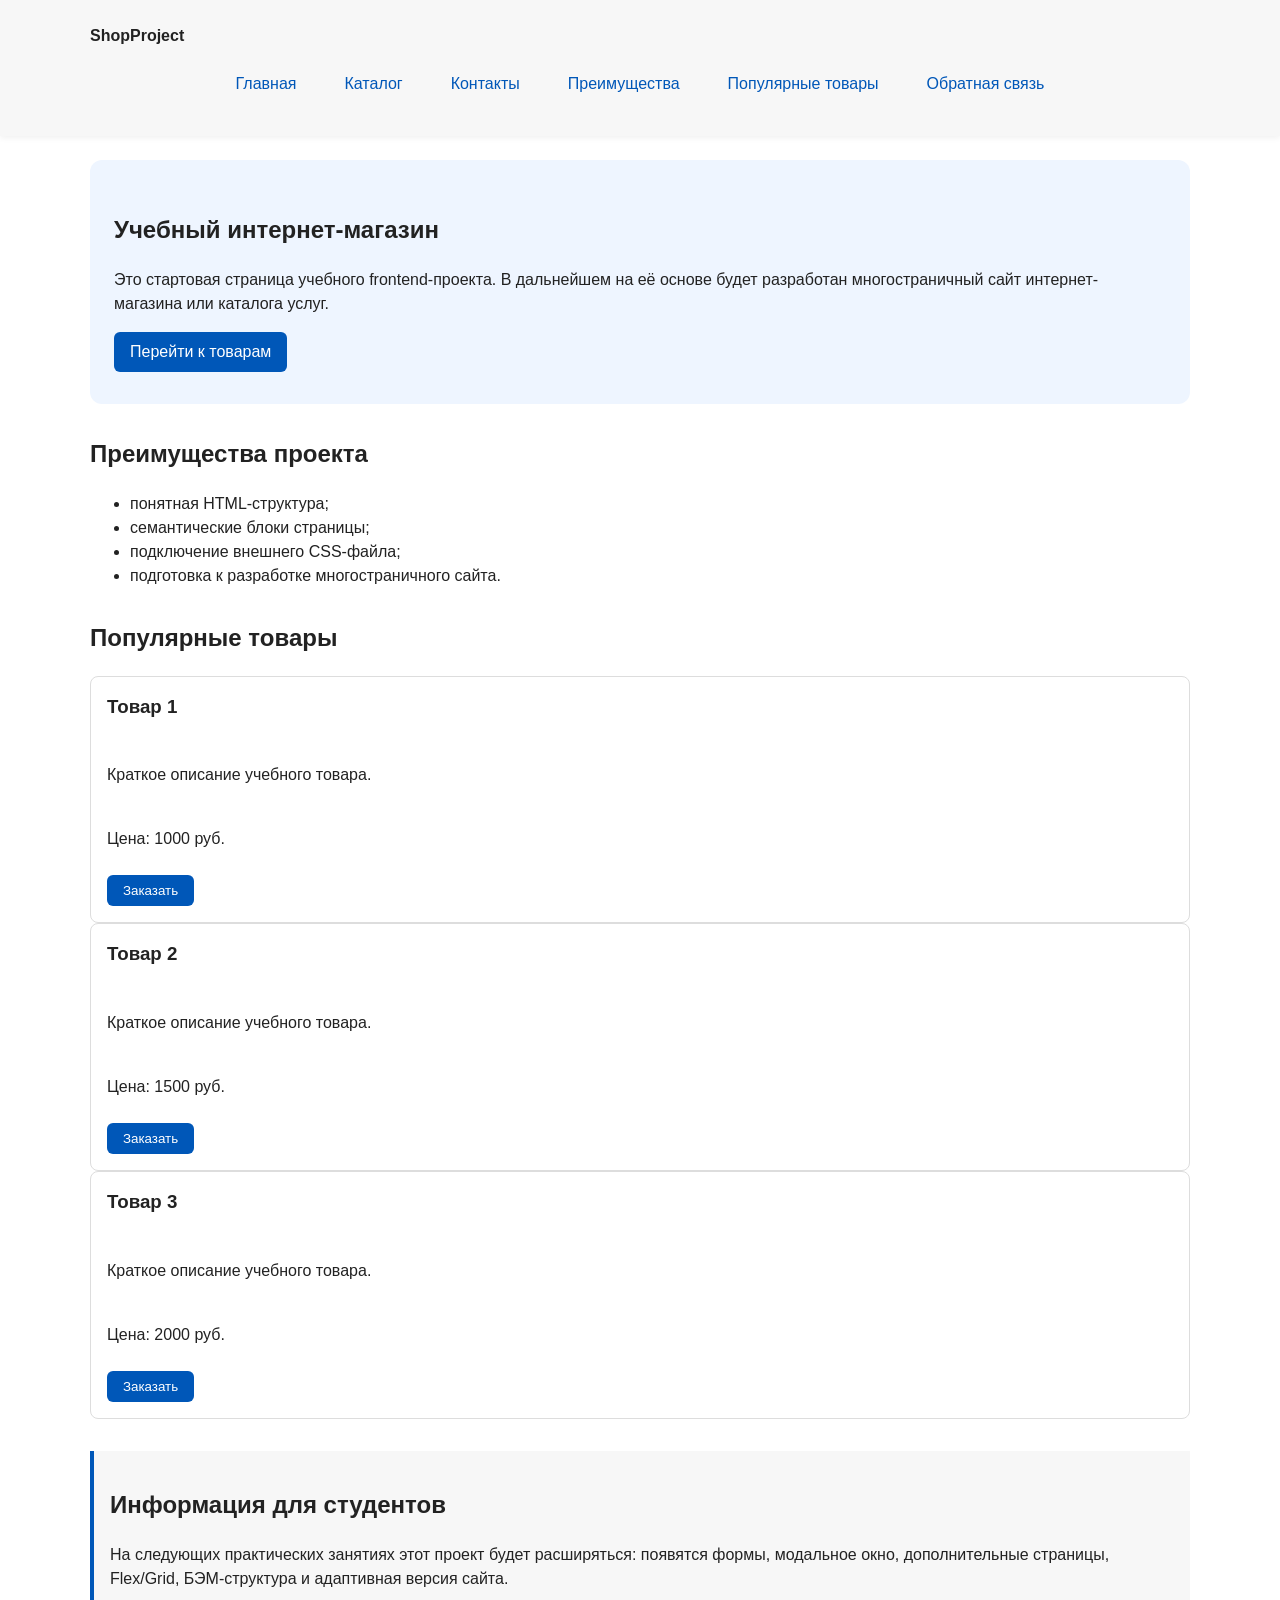
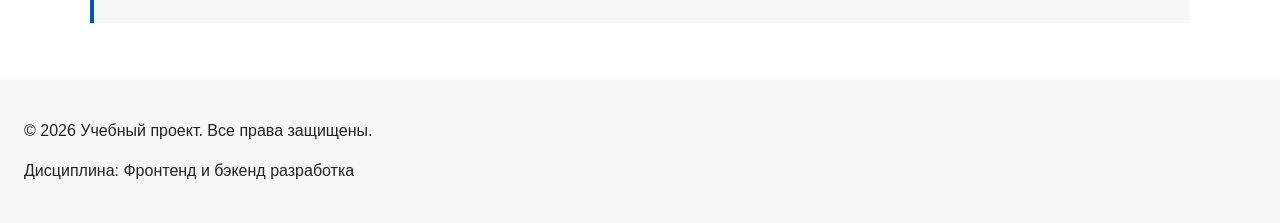
==== index.html @ 43ef96e5 "fixing header" ====
<!DOCTYPE html>
<html lang="ru">
<head>
  <meta charset="UTF-8">
  <meta name="viewport" content="width=device-width, initial-scale=1.0">
  <title>Учебный интернет-магазин</title>
  <link rel="stylesheet" href="css/style.css">
  <script src="js/main.js" defer></script>
</head>


<body>
  <header>
    <div class="site-header">
      <a class="site-logo" href="index.html">ShopProject</a>

      <nav class="site-nav" aria-label="Основная навигация">
        <ul class="site-nav__list">
          <li><a href="index.html">Главная</a></li>
          <li><a href="catalog.html">Каталог</a></li>
          <li><a href="contacts.html">Контакты</a></li>
          <li><a href="index.html#advantages">Преимущества</a></li>
          <li><a href="index.html#popular">Популярные товары</a></li>
          <li><a href="index.html#contacts">Обратная связь</a></li>
        </ul>
      </nav>
    </div>
  </header>


  <main>
    <section class="hero">
  <h1>Учебный интернет-магазин</h1>
  <p>
    Это стартовая страница учебного frontend-проекта.
    В дальнейшем на её основе будет разработан многостраничный сайт
    интернет-магазина или каталога услуг.
  </p>
  <a class="button" href="#popular">Перейти к товарам</a>
</section>
<section class="section" id="advantages">
  <h2>Преимущества проекта</h2>

  <ul class="advantages-list">
    <li>понятная HTML-структура;</li>
    <li>семантические блоки страницы;</li>
    <li>подключение внешнего CSS-файла;</li>
    <li>подготовка к разработке многостраничного сайта.</li>
  </ul>
</section>
<section class="section" id="popular">
  <h2>Популярные товары</h2>

  <article class="product-card">
  <h3>Товар 1</h3>
  <p>Краткое описание учебного товара.</p>
  <p>Цена: 1000 руб.</p>
  <button class="button product-card__button" type="button" data-product="Товар 1">
    Заказать
  </button>
</article>


  <article class="product-card">
    <h3>Товар 2</h3>
    <p>Краткое описание учебного товара.</p>
    <p>Цена: 1500 руб.</p>
    <button class="button product-card__button" type="button" data-product="Товар 2">
    Заказать
  </button>
  </article>

  <article class="product-card">
    <h3>Товар 3</h3>
    <p>Краткое описание учебного товара.</p>
    <p>Цена: 2000 руб.</p>
    <button class="button product-card__button" type="button" data-product="Товар 3">
    Заказать
  </button>
  </article>
</section>
<aside class="aside-info">
  <h2>Информация для студентов</h2>
  <p>
    На следующих практических занятиях этот проект будет расширяться:
    появятся формы, модальное окно, дополнительные страницы, Flex/Grid,
    БЭМ-структура и адаптивная версия сайта.
  </p>
</aside>
  </main>


  
<dialog class="order-dialog" id="order-dialog" aria-labelledby="order-dialog-title">
  <h2 id="order-dialog-title">Оформление заявки</h2>

  <form class="order-form" id="order-form" action="#" method="post" novalidate>
    <input id="selected-product" name="selected-product" type="hidden">

    <div class="form-field">
      <label for="order-name">Имя</label>
      <input
        id="order-name"
        name="name"
        type="text"
        placeholder="Введите ваше имя"
        minlength="2"
        autocomplete="given-name"
        required
      >
    </div>

    <div class="form-field">
      <label for="order-email">E-mail</label>
      <input
        id="order-email"
        name="email"
        type="email"
        placeholder="example@mail.ru"
        autocomplete="email"
        required
      >
    </div>

    <div class="form-field">
      <label for="order-phone">Телефон</label>
      <input
        id="order-phone"
        name="phone"
        type="tel"
        inputmode="tel"
        placeholder="+7 (900) 000-00-00"
        pattern="^\+7 \(\d{3}\) \d{3}-\d{2}-\d{2}$"
        required
      >
      <small>Формат: +7 (900) 000-00-00</small>
    </div>

    <div class="form-field">
      <label for="order-date">Дата связи</label>
      <input
        id="order-date"
        name="date"
        type="date"
      >
    </div>

    <div class="form-field">
      <label for="order-topic">Тема заявки</label>
      <select id="order-topic" name="topic" required>
        <option value="">Выберите тему</option>
        <option value="product">Заказ товара</option>
        <option value="consultation">Консультация</option>
        <option value="delivery">Доставка</option>
      </select>
    </div>
  </header>

  <main>
    <nav class="breadcrumbs" aria-label="Хлебные крошки">
      <a class="breadcrumbs__link" href="index.html">Главная</a>
      <span class="breadcrumbs__current" aria-current="page">Контакты</span>
    </nav>

    <section class="section">
      <h1>Контакты</h1>
      <p>Контактная информация учебного интернет-магазина.</p>
      <ul>
        <li>Телефон: +7 (900) 000-00-00</li>
        <li>E-mail: info@example.com</li>
        <li>Адрес: г. Москва, учебный проект</li>
      </ul>
    </section>

    <section class="section" id="feedback">
      <h2 class="section__title">Обратная связь</h2>
      <p>
        Для отправки заявки нажмите «Заказать» у товара на главной странице.
        Откроется модальное окно с формой.
      </p>
      <a class="button" href="index.html#popular">Перейти к товарам</a>
      <p><a href="index.html#contacts">Обратная связь на главной странице</a></p>
    </section>
  </main>

  <footer id="contacts">
    <div class="site-footer">
      <p>&copy; 2026 Учебный проект</p>
      <p>Дисциплина: Фронтенд и бэкенд разработка</p>
      <p>Выполнил: Белячков Артём</p>
      <p>Группа: ЭФБО-11-25</p>
    </div>
  </footer>
  </form>
</dialog>

<p class="success-message" id="success-message" hidden>
  Форма успешно отправлена!
</p>
  <footer id="contacts">
  <p>&copy; 2026 Учебный проект. Все права защищены.</p>
  <p>Дисциплина: Фронтенд и бэкенд разработка</p>
</footer>
</body>
</html>
---- css/style.css ----
/* ===============================
   1. Переменные проекта
   =============================== */

:root {
  /* Основные цвета проекта */
  --color-bg: #ffffff;
  --color-text: #222222;
  --color-muted: #666666;
  --color-primary: #0057b8;
  --color-primary-dark: #003f86;
  --color-border: #dddddd;
  --color-surface: #f7f7f7;
  --color-surface-accent: #eef5ff;
  --color-danger: #b00020;
  --color-success: #168a2f;
  --color-success-bg: #eefaf0;
  --color-white: #ffffff;

  /* Отступы */
  --space-xs: 4px;
  --space-sm: 8px;
  --space-md: 16px;
  --space-lg: 24px;
  --space-xl: 32px;

  /* Скругления */
  --radius-sm: 6px;
  --radius-md: 8px;
  --radius-lg: 12px;

  /* Размеры */
  --container-width: 1100px;
}

/* ===============================
   2. Базовые стили
   =============================== */

* {
  box-sizing: border-box;
}

body {
  margin: 0;
  font-family: Arial, sans-serif;
  line-height: 1.5;
  color: var(--color-text);
  background-color: var(--color-bg);
}

header,
main,
footer {
  padding: var(--space-lg);
}

header {
  background-color: var(--color-surface);
  position: sticky;
  top: 0;
  z-index: 60;
  box-shadow: 0 2px 6px rgba(0,0,0,0.06);
}

footer {
  background-color: var(--color-surface);
}

/* ===============================
   3. Общие элементы интерфейса
   =============================== */

a {
  color: var(--color-primary);
}

a:hover {
  color: var(--color-primary-dark);
}

a:focus-visible {
  outline: 2px solid var(--color-primary);
  outline-offset: 3px;
}

.button {
  display: inline-block;
  padding: var(--space-sm) var(--space-md);
  color: var(--color-white);
  background-color: var(--color-primary);
  text-decoration: none;
  border: none;
  border-radius: var(--radius-sm);
  cursor: pointer;
}

.button:hover {
  background-color: var(--color-primary-dark);
}

.button:focus-visible {
  outline: 2px solid var(--color-primary);
  outline-offset: 3px;
}

.button:disabled {
  opacity: 0.6;
  cursor: not-allowed;
}

/*
  Ограничиваем ширину содержимого шапки,
  чтобы оно не растягивалось слишком сильно на широких экранах.
*/
.site-header {
  max-width: var(--container-width);
  margin: 0 auto;
}

/*
  Оформляем текстовый логотип.
*/
.site-logo {
  font-weight: bold;
  text-decoration: none;
  color: var(--color-text);
}

/*
  Убираем стандартные отступы и маркеры списка навигации.
*/
.site-nav__list {
  display: flex;
  flex-wrap: wrap;
  justify-content: center;
  align-items: center;
  gap: var(--space-md);
  padding: 0;
  margin: var(--space-md) 0 0;
  list-style: none;
}

/*
  Добавляем расстояние между пунктами меню.
*/
.site-nav__list li {
  margin-bottom: var(--space-sm);
}

/*
  Оформляем ссылки меню.
*/
.site-nav__list a {
  display: inline-block;
  padding: var(--space-sm) var(--space-md);
  color: var(--color-primary);
  text-decoration: none;
  border-radius: var(--radius-sm);
}

.site-nav__list a:hover {
  color: var(--color-white);
  background-color: var(--color-primary);
}

/* ===============================
   4. Компоненты страницы
   =============================== */

.hero {
  max-width: var(--container-width);
  margin: 0 auto var(--space-xl);
  padding: var(--space-xl) var(--space-lg);
  background-color: var(--color-surface-accent);
  border-radius: var(--radius-lg);
}

.section {
  max-width: var(--container-width);
  margin: 0 auto var(--space-xl);
}

.section h2 {
  margin-top: 0;
}

.product-card {
  display: flex;
  flex-direction: column;
  gap: var(--space-sm);
  margin-bottom: 0;
  padding: var(--space-md);
  border: 1px solid var(--color-border);
  border-radius: var(--radius-md);
  background-color: var(--color-bg);
}

.product-card .button {
  margin-top: auto;
  align-self: flex-start;
}

.product-card:hover {
  border-color: var(--color-primary);
}

.product-card h3 {
  margin-top: 0;
}

.aside-info {
  max-width: var(--container-width);
  margin: 0 auto var(--space-xl);
  padding: var(--space-md);
  border-left: 4px solid var(--color-primary);
  background-color: var(--color-surface);
}

/* ===============================
   5. Форма и модальное окно
   =============================== */

.order-dialog {
  width: min(100% - var(--space-xl), 560px);
  padding: var(--space-lg);
  border: none;
  border-radius: var(--radius-lg);
}

.order-dialog::backdrop {
  background-color: rgba(0, 0, 0, 0.5);
}

.form-field {
  margin-bottom: var(--space-md);
}

.form-field label {
  display: block;
  margin-bottom: var(--space-xs);
}

.form-field input,
.form-field select,
.form-field textarea {
  width: 100%;
  padding: 10px 12px;
  border: 1px solid var(--color-border);
  border-radius: var(--radius-sm);
  font: inherit;
}

.form-field input[type="checkbox"] {
  width: auto;
}

.form-field small {
  display: block;
  margin-top: var(--space-xs);
  color: var(--color-muted);
}

.form-field input:hover,
.form-field select:hover,
.form-field textarea:hover {
  border-color: var(--color-primary);
}

.form-field input:focus-visible,
.form-field select:focus-visible,
.form-field textarea:focus-visible,
.form-actions button:focus-visible {
  outline: 2px solid var(--color-primary);
  outline-offset: 3px;
}

.order-form:focus-within .form-field:not(:focus-within) {
  opacity: 0.45;
  pointer-events: none;
}

[aria-invalid="true"] {
  border-color: var(--color-danger);
}

.form-actions {
  display: flex;
  gap: var(--space-sm);
  margin-top: var(--space-lg);
}

.success-message {
  max-width: var(--container-width);
  margin: var(--space-lg) auto;
  padding: var(--space-md);
  border-left: 4px solid var(--color-success);
  background-color: var(--color-success-bg);
}

.breadcrumbs {
  max-width: var(--container-width);
  margin: 0 auto var(--space-md);
  font-size: 14px;
  color: var(--color-muted);
}

.breadcrumbs a {
  color: var(--color-primary);
}

.breadcrumbs span::before {
  content: " / ";
  color: var(--color-muted);
}

html {
  scroll-behavior: smooth;
}

:target {
  outline: 2px dashed var(--color-primary);
  outline-offset: 4px;
}

.products-grid {
  display: grid;
  grid-template-columns: repeat(3, 1fr);
  gap: var(--space-lg);
}

.catalog-layout {
  max-width: var(--container-width);
  margin: 0 auto var(--space-xl);
  display: grid;
  grid-template-columns: 260px 1fr;
  grid-template-areas: "filters products";
  gap: var(--space-lg);
}

.catalog-filters {
  grid-area: filters;
  padding: var(--space-md);
  border: 1px solid var(--color-border);
  border-radius: var(--radius-md);
  background-color: var(--color-surface);
}

.catalog-products {
  grid-area: products;
}

.filters-form {
  display: grid;
  gap: var(--space-md);
}

.filters-form fieldset {
  margin: 0;
  padding: var(--space-md);
  border: 1px solid var(--color-border);
  border-radius: var(--radius-sm);
}

.filters-form legend {
  font-weight: 700;
}

.filters-form label {
  display: block;
  margin-bottom: var(--space-sm);
}

.filters-form input[type="number"] {
  width: 100%;
  padding: 8px 10px;
  border: 1px solid var(--color-border);
  border-radius: var(--radius-sm);
  font: inherit;
}
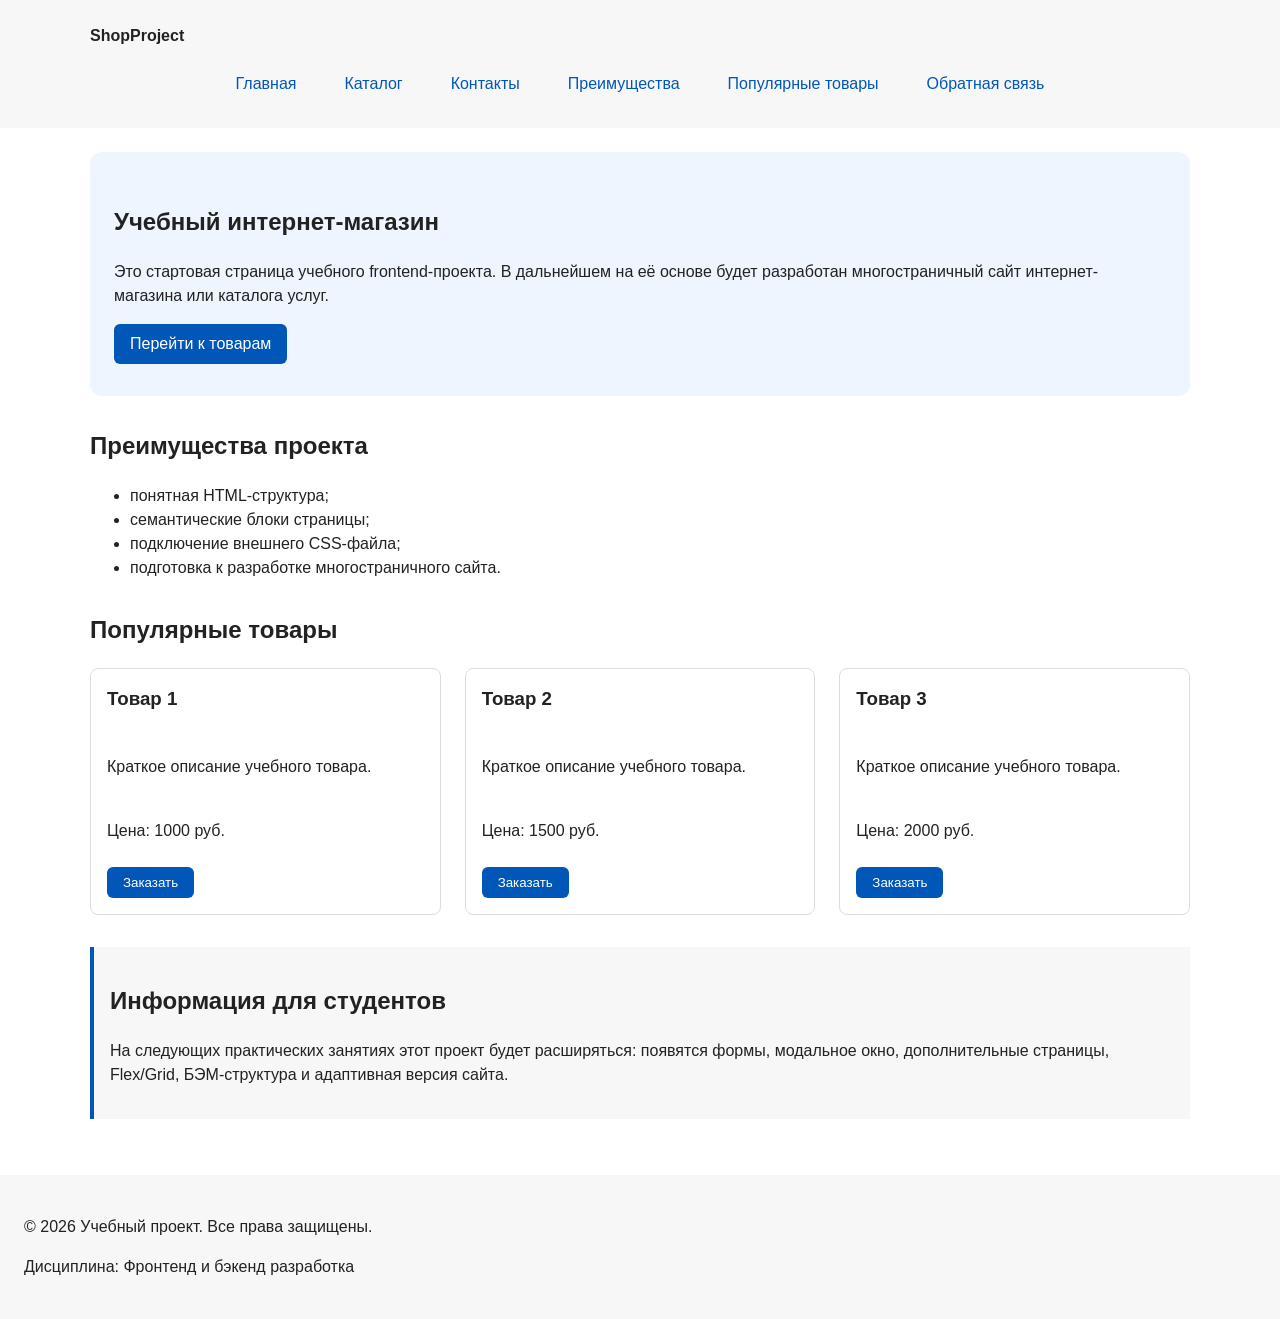
==== commit 310350fd: "refactoring grid" ====
--- a/index.html
+++ b/index.html
@@ -7,29 +7,26 @@
   <link rel="stylesheet" href="css/style.css">
   <script src="js/main.js" defer></script>
 </head>
+<body>
+<header>
+  <div class="site-header">
+    <a class="site-logo" href="index.html">ShopProject</a>
 
-
-<body>
-  <header>
-    <div class="site-header">
-      <a class="site-logo" href="index.html">ShopProject</a>
-
-      <nav class="site-nav" aria-label="Основная навигация">
-        <ul class="site-nav__list">
-          <li><a href="index.html">Главная</a></li>
-          <li><a href="catalog.html">Каталог</a></li>
-          <li><a href="contacts.html">Контакты</a></li>
-          <li><a href="index.html#advantages">Преимущества</a></li>
-          <li><a href="index.html#popular">Популярные товары</a></li>
-          <li><a href="index.html#contacts">Обратная связь</a></li>
-        </ul>
-      </nav>
-    </div>
-  </header>
-
-
-  <main>
-    <section class="hero">
+<nav class="site-nav" aria-label="Основная навигация">
+  <ul class="site-nav__list">
+    <li><a href="index.html">Главная</a></li>
+    <li><a href="catalog.html">Каталог</a></li>
+    <li><a href="contacts.html">Контакты</a></li>
+    <li><a href="index.html#advantages">Преимущества</a></li>
+    <li><a href="index.html#popular">Популярные товары</a></li>
+    <li><a href="index.html#contacts">Обратная связь</a></li>
+  </ul>
+</nav>
+  </div>
+</header>
+<main>
+  <!-- Основное содержимое страницы -->
+   <section class="hero">
   <h1>Учебный интернет-магазин</h1>
   <p>
     Это стартовая страница учебного frontend-проекта.
@@ -51,33 +48,34 @@
 <section class="section" id="popular">
   <h2>Популярные товары</h2>
 
-  <article class="product-card">
-  <h3>Товар 1</h3>
-  <p>Краткое описание учебного товара.</p>
-  <p>Цена: 1000 руб.</p>
-  <button class="button product-card__button" type="button" data-product="Товар 1">
-    Заказать
-  </button>
-</article>
+  <div class="products-grid">
+    <article class="product-card">
+      <h3>Товар 1</h3>
+      <p>Краткое описание учебного товара.</p>
+      <p>Цена: 1000 руб.</p>
+      <button class="button product-card__button" type="button" data-product="Товар 1">
+        Заказать
+      </button>
+    </article>
 
+    <article class="product-card">
+      <h3>Товар 2</h3>
+      <p>Краткое описание учебного товара.</p>
+      <p>Цена: 1500 руб.</p>
+      <button class="button product-card__button" type="button" data-product="Товар 2">
+        Заказать
+      </button>
+    </article>
 
-  <article class="product-card">
-    <h3>Товар 2</h3>
-    <p>Краткое описание учебного товара.</p>
-    <p>Цена: 1500 руб.</p>
-    <button class="button product-card__button" type="button" data-product="Товар 2">
-    Заказать
-  </button>
-  </article>
-
-  <article class="product-card">
-    <h3>Товар 3</h3>
-    <p>Краткое описание учебного товара.</p>
-    <p>Цена: 2000 руб.</p>
-    <button class="button product-card__button" type="button" data-product="Товар 3">
-    Заказать
-  </button>
-  </article>
+    <article class="product-card">
+      <h3>Товар 3</h3>
+      <p>Краткое описание учебного товара.</p>
+      <p>Цена: 2000 руб.</p>
+      <button class="button product-card__button" type="button" data-product="Товар 3">
+        Заказать
+      </button>
+    </article>
+  </div>
 </section>
 <aside class="aside-info">
   <h2>Информация для студентов</h2>
@@ -87,10 +85,11 @@
     БЭМ-структура и адаптивная версия сайта.
   </p>
 </aside>
-  </main>
-
-
-  
+</main>
+<footer id="contacts">
+  <p>&copy; 2026 Учебный проект. Все права защищены.</p>
+  <p>Дисциплина: Фронтенд и бэкенд разработка</p>
+</footer>
 <dialog class="order-dialog" id="order-dialog" aria-labelledby="order-dialog-title">
   <h2 id="order-dialog-title">Оформление заявки</h2>
 
@@ -154,52 +153,38 @@
         <option value="delivery">Доставка</option>
       </select>
     </div>
-  </header>
 
-  <main>
-    <nav class="breadcrumbs" aria-label="Хлебные крошки">
-      <a class="breadcrumbs__link" href="index.html">Главная</a>
-      <span class="breadcrumbs__current" aria-current="page">Контакты</span>
-    </nav>
+    <div class="form-field">
+      <label for="order-comment">Комментарий</label>
+      <textarea
+        id="order-comment"
+        name="comment"
+        rows="4"
+        placeholder="Укажите дополнительную информацию"
+      ></textarea>
+    </div>
 
-    <section class="section">
-      <h1>Контакты</h1>
-      <p>Контактная информация учебного интернет-магазина.</p>
-      <ul>
-        <li>Телефон: +7 (900) 000-00-00</li>
-        <li>E-mail: info@example.com</li>
-        <li>Адрес: г. Москва, учебный проект</li>
-      </ul>
-    </section>
+    <div class="form-field form-field--checkbox">
+      <label>
+        <input
+          id="order-agreement"
+          name="agreement"
+          type="checkbox"
+          required
+        >
+        Я согласен на обработку данных
+      </label>
+    </div>
 
-    <section class="section" id="feedback">
-      <h2 class="section__title">Обратная связь</h2>
-      <p>
-        Для отправки заявки нажмите «Заказать» у товара на главной странице.
-        Откроется модальное окно с формой.
-      </p>
-      <a class="button" href="index.html#popular">Перейти к товарам</a>
-      <p><a href="index.html#contacts">Обратная связь на главной странице</a></p>
-    </section>
-  </main>
-
-  <footer id="contacts">
-    <div class="site-footer">
-      <p>&copy; 2026 Учебный проект</p>
-      <p>Дисциплина: Фронтенд и бэкенд разработка</p>
-      <p>Выполнил: Белячков Артём</p>
-      <p>Группа: ЭФБО-11-25</p>
+    <div class="form-actions">
+      <button type="button" id="close-order-dialog">Закрыть</button>
+      <button type="submit">Отправить заявку</button>
     </div>
-  </footer>
   </form>
 </dialog>
 
 <p class="success-message" id="success-message" hidden>
   Форма успешно отправлена!
 </p>
-  <footer id="contacts">
-  <p>&copy; 2026 Учебный проект. Все права защищены.</p>
-  <p>Дисциплина: Фронтенд и бэкенд разработка</p>
-</footer>
 </body>
 </html>
--- a/css/style.css
+++ b/css/style.css
@@ -1,189 +1,167 @@
-/* ===============================
-   1. Переменные проекта
-   =============================== */
-
-:root {
-  /* Основные цвета проекта */
-  --color-bg: #ffffff;
-  --color-text: #222222;
-  --color-muted: #666666;
-  --color-primary: #0057b8;
-  --color-primary-dark: #003f86;
-  --color-border: #dddddd;
-  --color-surface: #f7f7f7;
-  --color-surface-accent: #eef5ff;
-  --color-danger: #b00020;
-  --color-success: #168a2f;
-  --color-success-bg: #eefaf0;
-  --color-white: #ffffff;
-
-  /* Отступы */
-  --space-xs: 4px;
-  --space-sm: 8px;
-  --space-md: 16px;
-  --space-lg: 24px;
-  --space-xl: 32px;
-
-  /* Скругления */
-  --radius-sm: 6px;
-  --radius-md: 8px;
-  --radius-lg: 12px;
-
-  /* Размеры */
-  --container-width: 1100px;
-}
-
-/* ===============================
-   2. Базовые стили
-   =============================== */
-
-* {
-  box-sizing: border-box;
-}
-
-body {
-  margin: 0;
-  font-family: Arial, sans-serif;
-  line-height: 1.5;
-  color: var(--color-text);
-  background-color: var(--color-bg);
-}
-
-header,
-main,
-footer {
-  padding: var(--space-lg);
-}
-
-header {
-  background-color: var(--color-surface);
-  position: sticky;
-  top: 0;
-  z-index: 60;
-  box-shadow: 0 2px 6px rgba(0,0,0,0.06);
-}
-
-footer {
-  background-color: var(--color-surface);
-}
-
-/* ===============================
-   3. Общие элементы интерфейса
-   =============================== */
-
-a {
-  color: var(--color-primary);
-}
-
-a:hover {
-  color: var(--color-primary-dark);
-}
-
-a:focus-visible {
-  outline: 2px solid var(--color-primary);
-  outline-offset: 3px;
-}
-
-.button {
-  display: inline-block;
-  padding: var(--space-sm) var(--space-md);
-  color: var(--color-white);
-  background-color: var(--color-primary);
-  text-decoration: none;
-  border: none;
-  border-radius: var(--radius-sm);
-  cursor: pointer;
-}
-
-.button:hover {
-  background-color: var(--color-primary-dark);
-}
-
-.button:focus-visible {
-  outline: 2px solid var(--color-primary);
-  outline-offset: 3px;
-}
-
-.button:disabled {
-  opacity: 0.6;
-  cursor: not-allowed;
-}
-
-/*
-  Ограничиваем ширину содержимого шапки,
-  чтобы оно не растягивалось слишком сильно на широких экранах.
-*/
-.site-header {
-  max-width: var(--container-width);
-  margin: 0 auto;
-}
-
-/*
-  Оформляем текстовый логотип.
-*/
-.site-logo {
-  font-weight: bold;
-  text-decoration: none;
-  color: var(--color-text);
-}
-
-/*
-  Убираем стандартные отступы и маркеры списка навигации.
-*/
-.site-nav__list {
-  display: flex;
-  flex-wrap: wrap;
-  justify-content: center;
-  align-items: center;
-  gap: var(--space-md);
-  padding: 0;
-  margin: var(--space-md) 0 0;
-  list-style: none;
-}
-
-/*
-  Добавляем расстояние между пунктами меню.
-*/
-.site-nav__list li {
-  margin-bottom: var(--space-sm);
-}
-
-/*
-  Оформляем ссылки меню.
-*/
-.site-nav__list a {
-  display: inline-block;
-  padding: var(--space-sm) var(--space-md);
-  color: var(--color-primary);
-  text-decoration: none;
-  border-radius: var(--radius-sm);
-}
-
-.site-nav__list a:hover {
-  color: var(--color-white);
-  background-color: var(--color-primary);
-}
-
-/* ===============================
-   4. Компоненты страницы
-   =============================== */
-
-.hero {
-  max-width: var(--container-width);
-  margin: 0 auto var(--space-xl);
-  padding: var(--space-xl) var(--space-lg);
-  background-color: var(--color-surface-accent);
-  border-radius: var(--radius-lg);
-}
-
-.section {
-  max-width: var(--container-width);
-  margin: 0 auto var(--space-xl);
-}
-
-.section h2 {
-  margin-top: 0;
-}
+  /* ===============================
+    1. Переменные проекта
+    =============================== */
+
+  :root {
+    /* Основные цвета проекта */
+    --color-bg: #ffffff;
+    --color-text: #222222;
+    --color-muted: #666666;
+    --color-primary: #0057b8;
+    --color-primary-dark: #003f86;
+    --color-border: #dddddd;
+    --color-surface: #f7f7f7;
+    --color-surface-accent: #eef5ff;
+    --color-danger: #b00020;
+    --color-success: #168a2f;
+    --color-success-bg: #eefaf0;
+    --color-white: #ffffff;
+
+    /* Отступы */
+    --space-xs: 4px;
+    --space-sm: 8px;
+    --space-md: 16px;
+    --space-lg: 24px;
+    --space-xl: 32px;
+
+    /* Скругления */
+    --radius-sm: 6px;
+    --radius-md: 8px;
+    --radius-lg: 12px;
+
+    /* Размеры */
+    --container-width: 1100px;
+  }
+
+  /* ===============================
+    2. Базовые стили
+    =============================== */
+
+  * {
+    box-sizing: border-box;
+  }
+
+  body {
+    margin: 0;
+    font-family: Arial, sans-serif;
+    line-height: 1.5;
+    color: var(--color-text);
+    background-color: var(--color-bg);
+  }
+
+  header,
+  main,
+  footer {
+    padding: var(--space-lg);
+  }
+
+  header {
+    background-color: var(--color-surface);
+  }
+
+  footer {
+    background-color: var(--color-surface);
+  }
+
+  /* ===============================
+    3. Общие элементы интерфейса
+    =============================== */
+
+  a {
+    color: var(--color-primary);
+  }
+
+  a:hover {
+    color: var(--color-primary-dark);
+  }
+
+  a:focus-visible {
+    outline: 2px solid var(--color-primary);
+    outline-offset: 3px;
+  }
+
+  .button {
+    display: inline-block;
+    padding: var(--space-sm) var(--space-md);
+    color: var(--color-white);
+    background-color: var(--color-primary);
+    text-decoration: none;
+    border: none;
+    border-radius: var(--radius-sm);
+    cursor: pointer;
+  }
+
+  .button:hover {
+    background-color: var(--color-primary-dark);
+  }
+
+  .button:focus-visible {
+    outline: 2px solid var(--color-primary);
+    outline-offset: 3px;
+  }
+
+  .button:disabled {
+    opacity: 0.6;
+    cursor: not-allowed;
+  }
+
+  /*
+    Ограничиваем ширину содержимого шапки,
+    чтобы оно не растягивалось слишком сильно на широких экранах.
+  */
+  .site-header {
+    max-width: var(--container-width);
+    margin: 0 auto;
+  }
+
+  /*
+    Оформляем текстовый логотип.
+  */
+  .site-logo {
+    font-weight: bold;
+    text-decoration: none;
+    color: var(--color-text);
+  }
+
+  .site-nav__list {
+    display: flex;
+    flex-wrap: wrap;
+    justify-content: center;
+    align-items: center;
+    gap: var(--space-md);
+    padding: 0;
+    margin: var(--space-md) 0 0;
+    list-style: none;
+  }
+  .site-nav__list a {
+    display: inline-block;
+    padding: var(--space-sm) var(--space-md);
+    color: var(--color-primary);
+    text-decoration: none;
+    border-radius: var(--radius-sm);
+  }
+
+  .site-nav__list a:hover {
+    color: var(--color-white);
+    background-color: var(--color-primary);
+  }
+
+  .hero {
+    max-width: var(--container-width);
+    margin: 0 auto var(--space-xl);
+    padding: var(--space-xl) var(--space-lg);
+    background-color: var(--color-surface-accent);
+    border-radius: var(--radius-lg);
+  }
+
+  .section {
+    max-width: var(--container-width);
+    margin: 0 auto var(--space-xl);
+  }
+
+  .section h2 {
+    margin-top: 0;
+  }
 
 .product-card {
   display: flex;
@@ -196,140 +174,135 @@
   background-color: var(--color-bg);
 }
 
+.product-card:hover {
+  border-color: var(--color-primary);
+}
+
+.product-card h3 {
+  margin-top: 0;
+}
+
 .product-card .button {
   margin-top: auto;
   align-self: flex-start;
 }
 
-.product-card:hover {
-  border-color: var(--color-primary);
-}
-
-.product-card h3 {
-  margin-top: 0;
-}
-
-.aside-info {
-  max-width: var(--container-width);
-  margin: 0 auto var(--space-xl);
-  padding: var(--space-md);
-  border-left: 4px solid var(--color-primary);
-  background-color: var(--color-surface);
-}
-
-/* ===============================
-   5. Форма и модальное окно
-   =============================== */
-
-.order-dialog {
-  width: min(100% - var(--space-xl), 560px);
-  padding: var(--space-lg);
-  border: none;
-  border-radius: var(--radius-lg);
-}
-
-.order-dialog::backdrop {
-  background-color: rgba(0, 0, 0, 0.5);
-}
-
-.form-field {
-  margin-bottom: var(--space-md);
-}
-
-.form-field label {
-  display: block;
-  margin-bottom: var(--space-xs);
-}
-
-.form-field input,
-.form-field select,
-.form-field textarea {
-  width: 100%;
-  padding: 10px 12px;
-  border: 1px solid var(--color-border);
-  border-radius: var(--radius-sm);
-  font: inherit;
-}
-
-.form-field input[type="checkbox"] {
-  width: auto;
-}
-
-.form-field small {
-  display: block;
-  margin-top: var(--space-xs);
-  color: var(--color-muted);
-}
-
-.form-field input:hover,
-.form-field select:hover,
-.form-field textarea:hover {
-  border-color: var(--color-primary);
-}
-
-.form-field input:focus-visible,
-.form-field select:focus-visible,
-.form-field textarea:focus-visible,
-.form-actions button:focus-visible {
-  outline: 2px solid var(--color-primary);
-  outline-offset: 3px;
-}
-
-.order-form:focus-within .form-field:not(:focus-within) {
-  opacity: 0.45;
-  pointer-events: none;
-}
-
-[aria-invalid="true"] {
-  border-color: var(--color-danger);
-}
-
-.form-actions {
-  display: flex;
-  gap: var(--space-sm);
-  margin-top: var(--space-lg);
-}
-
-.success-message {
-  max-width: var(--container-width);
-  margin: var(--space-lg) auto;
-  padding: var(--space-md);
-  border-left: 4px solid var(--color-success);
-  background-color: var(--color-success-bg);
-}
-
-.breadcrumbs {
-  max-width: var(--container-width);
-  margin: 0 auto var(--space-md);
-  font-size: 14px;
-  color: var(--color-muted);
-}
-
-.breadcrumbs a {
-  color: var(--color-primary);
-}
-
-.breadcrumbs span::before {
-  content: " / ";
-  color: var(--color-muted);
-}
-
-html {
-  scroll-behavior: smooth;
-}
-
-:target {
-  outline: 2px dashed var(--color-primary);
-  outline-offset: 4px;
-}
-
-.products-grid {
-  display: grid;
-  grid-template-columns: repeat(3, 1fr);
-  gap: var(--space-lg);
-}
-
-.catalog-layout {
+  .aside-info {
+    max-width: var(--container-width);
+    margin: 0 auto var(--space-xl);
+    padding: var(--space-md);
+    border-left: 4px solid var(--color-primary);
+    background-color: var(--color-surface);
+  }
+
+  /* ===============================
+    5. Форма и модальное окно
+    =============================== */
+
+  .order-dialog {
+    width: min(100% - var(--space-xl), 560px);
+    padding: var(--space-lg);
+    border: none;
+    border-radius: var(--radius-lg);
+  }
+
+  .order-dialog::backdrop {
+    background-color: rgba(0, 0, 0, 0.5);
+  }
+
+  .form-field {
+    margin-bottom: var(--space-md);
+  }
+
+  .form-field label {
+    display: block;
+    margin-bottom: var(--space-xs);
+  }
+
+  .form-field input,
+  .form-field select,
+  .form-field textarea {
+    width: 100%;
+    padding: 10px 12px;
+    border: 1px solid var(--color-border);
+    border-radius: var(--radius-sm);
+    font: inherit;
+  }
+
+  .form-field input[type="checkbox"] {
+    width: auto;
+  }
+
+  .form-field small {
+    display: block;
+    margin-top: var(--space-xs);
+    color: var(--color-muted);
+  }
+
+  .form-field input:hover,
+  .form-field select:hover,
+  .form-field textarea:hover {
+    border-color: var(--color-primary);
+  }
+
+  .form-field input:focus-visible,
+  .form-field select:focus-visible,
+  .form-field textarea:focus-visible,
+  .form-actions button:focus-visible {
+    outline: 2px solid var(--color-primary);
+    outline-offset: 3px;
+  }
+
+  .order-form:focus-within .form-field:not(:focus-within) {
+    opacity: 0.45;
+    pointer-events: none;
+  }
+
+  [aria-invalid="true"] {
+    border-color: var(--color-danger);
+  }
+
+  .form-actions {
+    display: flex;
+    gap: var(--space-sm);
+    margin-top: var(--space-lg);
+  }
+
+  .success-message {
+    max-width: var(--container-width);
+    margin: var(--space-lg) auto;
+    padding: var(--space-md);
+    border-left: 4px solid var(--color-success);
+    background-color: var(--color-success-bg);
+  }
+  .breadcrumbs {
+    max-width: var(--container-width);
+    margin: 0 auto var(--space-md);
+    font-size: 14px;
+    color: var(--color-muted);
+  }
+
+  .breadcrumbs a {
+    color: var(--color-primary);
+  }
+
+  .breadcrumbs span::before {
+    content: " / ";
+    color: var(--color-muted);
+  }
+  html {
+    scroll-behavior: smooth;
+  }
+  :target {
+    outline: 2px dashed var(--color-primary);
+    outline-offset: 4px;
+  }
+  .products-grid {
+    display: grid;
+    grid-template-columns: repeat(3, 1fr);
+    gap: var(--space-lg);
+  }
+  .catalog-layout {
   max-width: var(--container-width);
   margin: 0 auto var(--space-xl);
   display: grid;
@@ -349,7 +322,6 @@
 .catalog-products {
   grid-area: products;
 }
-
 .filters-form {
   display: grid;
   gap: var(--space-md);
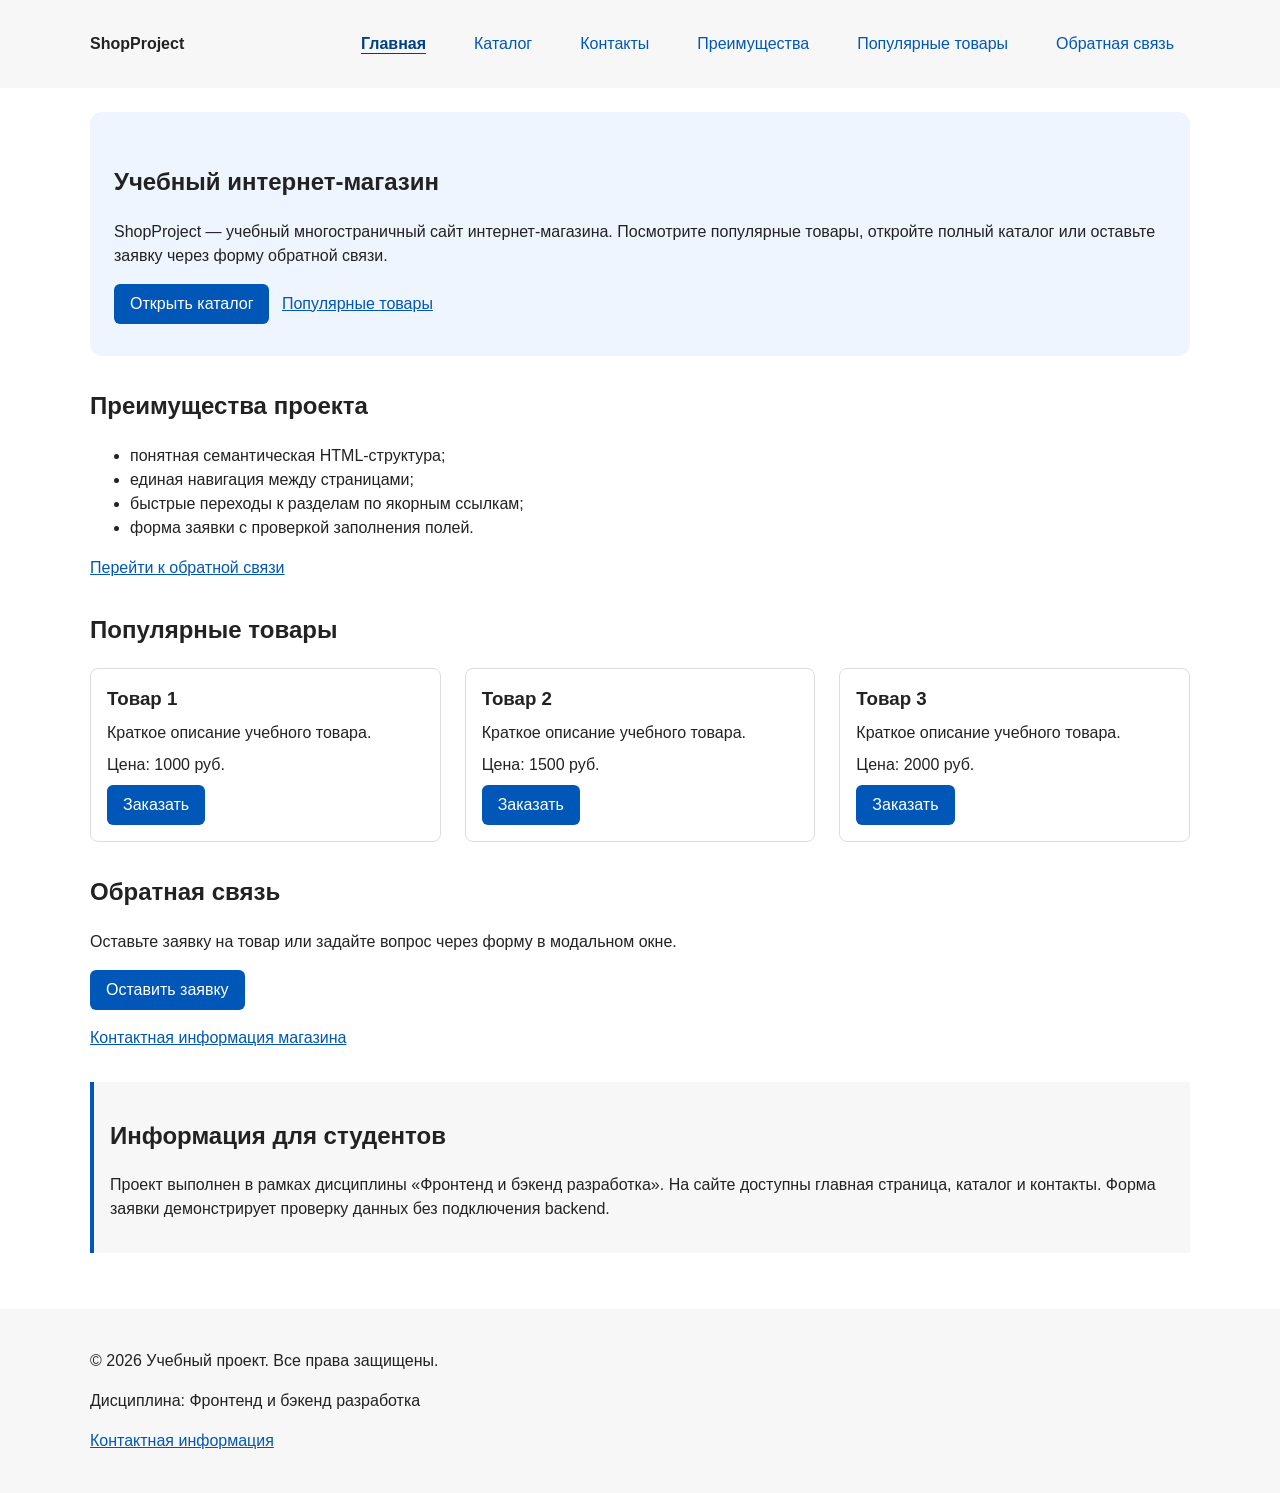
==== commit b9021d99: "refactoring till pr 7,8" ====
--- a/index.html
+++ b/index.html
@@ -3,95 +3,120 @@
 <head>
   <meta charset="UTF-8">
   <meta name="viewport" content="width=device-width, initial-scale=1.0">
-  <title>Учебный интернет-магазин</title>
+  <meta name="description" content="Учебный интернет-магазин ShopProject: популярные товары, преимущества проекта и форма обратной связи.">
+  <title>Главная — Учебный интернет-магазин</title>
+  <meta property="og:type" content="website">
+  <meta property="og:locale" content="ru_RU">
+  <meta property="og:site_name" content="ShopProject">
+  <meta property="og:title" content="Главная — Учебный интернет-магазин">
+  <meta property="og:description" content="Учебный интернет-магазин ShopProject: популярные товары, преимущества проекта и форма обратной связи.">
+  <meta property="og:url" content="https://npeac-h.github.io/kr1-html-css-shop/">
+  <meta property="og:image" content="https://npeac-h.github.io/kr1-html-css-shop/images/preview.jpg">
+  <meta property="og:image:width" content="1200">
+  <meta property="og:image:height" content="630">
+  <meta property="og:image:alt" content="ShopProject — учебный интернет-магазин">
   <link rel="stylesheet" href="css/style.css">
   <script src="js/main.js" defer></script>
 </head>
 <body>
-<header>
-  <div class="site-header">
-    <a class="site-logo" href="index.html">ShopProject</a>
-
-<nav class="site-nav" aria-label="Основная навигация">
-  <ul class="site-nav__list">
-    <li><a href="index.html">Главная</a></li>
-    <li><a href="catalog.html">Каталог</a></li>
-    <li><a href="contacts.html">Контакты</a></li>
-    <li><a href="index.html#advantages">Преимущества</a></li>
-    <li><a href="index.html#popular">Популярные товары</a></li>
-    <li><a href="index.html#contacts">Обратная связь</a></li>
-  </ul>
-</nav>
-  </div>
-</header>
-<main>
-  <!-- Основное содержимое страницы -->
-   <section class="hero">
-  <h1>Учебный интернет-магазин</h1>
-  <p>
-    Это стартовая страница учебного frontend-проекта.
-    В дальнейшем на её основе будет разработан многостраничный сайт
-    интернет-магазина или каталога услуг.
-  </p>
-  <a class="button" href="#popular">Перейти к товарам</a>
-</section>
-<section class="section" id="advantages">
-  <h2>Преимущества проекта</h2>
-
-  <ul class="advantages-list">
-    <li>понятная HTML-структура;</li>
-    <li>семантические блоки страницы;</li>
-    <li>подключение внешнего CSS-файла;</li>
-    <li>подготовка к разработке многостраничного сайта.</li>
-  </ul>
-</section>
-<section class="section" id="popular">
-  <h2>Популярные товары</h2>
-
-  <div class="products-grid">
-    <article class="product-card">
-      <h3>Товар 1</h3>
-      <p>Краткое описание учебного товара.</p>
-      <p>Цена: 1000 руб.</p>
-      <button class="button product-card__button" type="button" data-product="Товар 1">
-        Заказать
-      </button>
-    </article>
-
-    <article class="product-card">
-      <h3>Товар 2</h3>
-      <p>Краткое описание учебного товара.</p>
-      <p>Цена: 1500 руб.</p>
-      <button class="button product-card__button" type="button" data-product="Товар 2">
-        Заказать
-      </button>
-    </article>
-
-    <article class="product-card">
-      <h3>Товар 3</h3>
-      <p>Краткое описание учебного товара.</p>
-      <p>Цена: 2000 руб.</p>
-      <button class="button product-card__button" type="button" data-product="Товар 3">
-        Заказать
-      </button>
-    </article>
-  </div>
-</section>
-<aside class="aside-info">
-  <h2>Информация для студентов</h2>
-  <p>
-    На следующих практических занятиях этот проект будет расширяться:
-    появятся формы, модальное окно, дополнительные страницы, Flex/Grid,
-    БЭМ-структура и адаптивная версия сайта.
-  </p>
-</aside>
-</main>
-<footer id="contacts">
-  <p>&copy; 2026 Учебный проект. Все права защищены.</p>
-  <p>Дисциплина: Фронтенд и бэкенд разработка</p>
-</footer>
+  <header>
+    <div class="site-header">
+      <a class="site-logo" href="index.html">ShopProject</a>
+      <nav class="site-nav" aria-label="Основная навигация">
+        <ul class="site-nav__list">
+          <li><a href="index.html" aria-current="page">Главная</a></li>
+          <li><a href="catalog.html">Каталог</a></li>
+          <li><a href="contacts.html">Контакты</a></li>
+          <li><a href="index.html#advantages">Преимущества</a></li>
+          <li><a href="index.html#popular">Популярные товары</a></li>
+          <li><a href="index.html#contacts">Обратная связь</a></li>
+        </ul>
+      </nav>
+    </div>
+  </header>
+  <main>
+    <section class="hero">
+      <h1>Учебный интернет-магазин</h1>
+      <p>
+        ShopProject — учебный многостраничный сайт интернет-магазина.
+        Посмотрите популярные товары, откройте полный каталог
+        или оставьте заявку через форму обратной связи.
+      </p>
+      <a class="button" href="catalog.html">Открыть каталог</a>
+      <a class="hero-link" href="#popular">Популярные товары</a>
+    </section>
+
+    <section class="section" id="advantages">
+      <h2>Преимущества проекта</h2>
+      <ul class="advantages-list">
+        <li>понятная семантическая HTML-структура;</li>
+        <li>единая навигация между страницами;</li>
+        <li>быстрые переходы к разделам по якорным ссылкам;</li>
+        <li>форма заявки с проверкой заполнения полей.</li>
+      </ul>
+      <a href="#contacts">Перейти к обратной связи</a>
+    </section>
+
+    <section class="section" id="popular">
+      <h2>Популярные товары</h2>
+      <div class="products-grid">
+        <article class="product-card">
+          <h3>Товар 1</h3>
+          <p>Краткое описание учебного товара.</p>
+          <p>Цена: 1000 руб.</p>
+          <button class="button product-card__button" type="button" data-product="Товар 1">
+            Заказать
+          </button>
+        </article>
+
+        <article class="product-card">
+          <h3>Товар 2</h3>
+          <p>Краткое описание учебного товара.</p>
+          <p>Цена: 1500 руб.</p>
+          <button class="button product-card__button" type="button" data-product="Товар 2">
+            Заказать
+          </button>
+        </article>
+
+        <article class="product-card">
+          <h3>Товар 3</h3>
+          <p>Краткое описание учебного товара.</p>
+          <p>Цена: 2000 руб.</p>
+          <button class="button product-card__button" type="button" data-product="Товар 3">
+            Заказать
+          </button>
+        </article>
+      </div>
+    </section>
+
+    <section class="section" id="contacts">
+      <h2>Обратная связь</h2>
+      <p>Оставьте заявку на товар или задайте вопрос через форму в модальном окне.</p>
+      <button class="button" type="button" data-open-order>Оставить заявку</button>
+      <p><a href="contacts.html">Контактная информация магазина</a></p>
+      <p class="success-message" id="success-message" role="status" hidden>
+        Заявка проверена. В учебной версии данные не отправляются на сервер.
+      </p>
+    </section>
+
+    <aside class="aside-info">
+      <h2>Информация для студентов</h2>
+      <p>
+        Проект выполнен в рамках дисциплины «Фронтенд и бэкенд разработка».
+        На сайте доступны главная страница, каталог и контакты.
+        Форма заявки демонстрирует проверку данных без подключения backend.
+      </p>
+    </aside>
+  </main>
+  <footer>
+    <div class="site-footer">
+      <p>&copy; 2026 Учебный проект. Все права защищены.</p>
+      <p>Дисциплина: Фронтенд и бэкенд разработка</p>
+      <p><a href="contacts.html">Контактная информация</a></p>
+    </div>
+  </footer>
 <dialog class="order-dialog" id="order-dialog" aria-labelledby="order-dialog-title">
-  <h2 id="order-dialog-title">Оформление заявки</h2>
+  <h2 id="order-dialog-title" tabindex="-1" autofocus>Оформление заявки</h2>
 
   <form class="order-form" id="order-form" action="#" method="post" novalidate>
     <input id="selected-product" name="selected-product" type="hidden">
@@ -182,9 +207,5 @@
     </div>
   </form>
 </dialog>
-
-<p class="success-message" id="success-message" hidden>
-  Форма успешно отправлена!
-</p>
 </body>
 </html>
--- a/css/style.css
+++ b/css/style.css
@@ -1,172 +1,148 @@
-  /* ===============================
-    1. Переменные проекта
-    =============================== */
-
-  :root {
-    /* Основные цвета проекта */
-    --color-bg: #ffffff;
-    --color-text: #222222;
-    --color-muted: #666666;
-    --color-primary: #0057b8;
-    --color-primary-dark: #003f86;
-    --color-border: #dddddd;
-    --color-surface: #f7f7f7;
-    --color-surface-accent: #eef5ff;
-    --color-danger: #b00020;
-    --color-success: #168a2f;
-    --color-success-bg: #eefaf0;
-    --color-white: #ffffff;
-
-    /* Отступы */
-    --space-xs: 4px;
-    --space-sm: 8px;
-    --space-md: 16px;
-    --space-lg: 24px;
-    --space-xl: 32px;
-
-    /* Скругления */
-    --radius-sm: 6px;
-    --radius-md: 8px;
-    --radius-lg: 12px;
-
-    /* Размеры */
-    --container-width: 1100px;
-  }
-
-  /* ===============================
-    2. Базовые стили
-    =============================== */
-
-  * {
-    box-sizing: border-box;
-  }
-
-  body {
-    margin: 0;
-    font-family: Arial, sans-serif;
-    line-height: 1.5;
-    color: var(--color-text);
-    background-color: var(--color-bg);
-  }
-
-  header,
-  main,
-  footer {
-    padding: var(--space-lg);
-  }
-
-  header {
-    background-color: var(--color-surface);
-  }
-
-  footer {
-    background-color: var(--color-surface);
-  }
-
-  /* ===============================
-    3. Общие элементы интерфейса
-    =============================== */
-
-  a {
-    color: var(--color-primary);
-  }
-
-  a:hover {
-    color: var(--color-primary-dark);
-  }
-
-  a:focus-visible {
-    outline: 2px solid var(--color-primary);
-    outline-offset: 3px;
-  }
-
-  .button {
-    display: inline-block;
-    padding: var(--space-sm) var(--space-md);
-    color: var(--color-white);
-    background-color: var(--color-primary);
-    text-decoration: none;
-    border: none;
-    border-radius: var(--radius-sm);
-    cursor: pointer;
-  }
-
-  .button:hover {
-    background-color: var(--color-primary-dark);
-  }
-
-  .button:focus-visible {
-    outline: 2px solid var(--color-primary);
-    outline-offset: 3px;
-  }
-
-  .button:disabled {
-    opacity: 0.6;
-    cursor: not-allowed;
-  }
-
-  /*
-    Ограничиваем ширину содержимого шапки,
-    чтобы оно не растягивалось слишком сильно на широких экранах.
-  */
-  .site-header {
-    max-width: var(--container-width);
-    margin: 0 auto;
-  }
-
-  /*
-    Оформляем текстовый логотип.
-  */
-  .site-logo {
-    font-weight: bold;
-    text-decoration: none;
-    color: var(--color-text);
-  }
-
-  .site-nav__list {
-    display: flex;
-    flex-wrap: wrap;
-    justify-content: center;
-    align-items: center;
-    gap: var(--space-md);
-    padding: 0;
-    margin: var(--space-md) 0 0;
-    list-style: none;
-  }
-  .site-nav__list a {
-    display: inline-block;
-    padding: var(--space-sm) var(--space-md);
-    color: var(--color-primary);
-    text-decoration: none;
-    border-radius: var(--radius-sm);
-  }
-
-  .site-nav__list a:hover {
-    color: var(--color-white);
-    background-color: var(--color-primary);
-  }
-
-  .hero {
-    max-width: var(--container-width);
-    margin: 0 auto var(--space-xl);
-    padding: var(--space-xl) var(--space-lg);
-    background-color: var(--color-surface-accent);
-    border-radius: var(--radius-lg);
-  }
-
-  .section {
-    max-width: var(--container-width);
-    margin: 0 auto var(--space-xl);
-  }
-
-  .section h2 {
-    margin-top: 0;
-  }
+/* ===============================
+   2. Базовые стили
+   =============================== */
+
+* {
+  box-sizing: border-box;
+}
+
+body {
+  margin: 0;
+  font-family: Arial, sans-serif;
+  line-height: 1.5;
+  color: var(--color-text);
+  background-color: var(--color-bg);
+}
+
+/*
+  Задаём внутренние отступы для основных областей страницы.
+  Это делает содержимое визуально отделённым от краёв окна браузера.
+*/
+header,
+main,
+footer {
+  padding: var(--space-lg);
+}
+
+
+/*
+  Оформляем шапку страницы.
+  Пока используется простой светло-серый фон.
+*/
+header {
+  position: sticky;
+  top: 0;
+  z-index: 10;
+  background-color: var(--color-surface);
+}
+
+/*
+  Оформляем подвал страницы тем же фоном,
+  чтобы визуально отделить его от основного содержимого.
+*/
+footer {
+  background-color: var(--color-surface);
+}
+
+/*
+  Ограничиваем ширину содержимого шапки,
+  чтобы оно не растягивалось слишком сильно на широких экранах.
+*/
+.site-header {
+  display: flex;
+  flex-wrap: wrap;
+  align-items: center;
+  justify-content: space-between;
+  gap: var(--space-md);
+  max-width: var(--container-width);
+  margin: 0 auto;
+}
+
+/*
+  Оформляем текстовый логотип.
+*/
+.site-logo {
+  font-weight: bold;
+  text-decoration: none;
+  color: #222222;
+}
+
+/*
+  Убираем стандартные отступы и маркеры списка навигации.
+*/
+.site-nav__list {
+  display: flex;
+  flex-wrap: wrap;
+  justify-content: center;
+  align-items: center;
+  gap: var(--space-md);
+  padding: 0;
+  margin: 0;
+  list-style: none;
+}
+
+/*
+  Отступы между пунктами меню задаются через gap у списка.
+*/
+.site-nav__list li {
+  margin: 0;
+}
+
+/*
+  Оформляем ссылки меню.
+*/
+.site-nav__list a {
+  display: inline-block;
+  padding: var(--space-sm) var(--space-md);
+  color: var(--color-primary);
+  text-decoration: none;
+  border-radius: var(--radius-sm);
+}
+
+/* Подсветка всей кликабельной области пункта меню. */
+.site-nav__list a:hover,
+.site-nav__list a[aria-current="page"]:hover {
+  color: var(--color-white);
+  background-color: var(--color-primary);
+}
+
+/*
+  Hero-блок — первый крупный блок страницы.
+  Он визуально отделяется от остальных разделов фоном и отступами.
+*/
+.hero {
+  max-width: var(--container-width);
+  margin: 0 auto var(--space-xl);
+  padding: var(--space-xl) var(--space-lg);
+  background-color: var(--color-surface-accent);
+  border-radius: var(--radius-lg);
+}
+
+.section {
+  max-width: var(--container-width);
+  margin: 0 auto var(--space-xl);
+  scroll-margin-top: 140px;
+}
+
+.section h2 {
+  margin-top: 0;
+}
+
+
+/*
+  Grid размещает карточки в три колонки, Flexbox выравнивает их содержимое.
+*/
+.products-grid {
+  display: grid;
+  grid-template-columns: repeat(3, minmax(0, 1fr));
+  gap: var(--space-lg);
+}
 
 .product-card {
   display: flex;
   flex-direction: column;
   gap: var(--space-sm);
+  min-width: 0;
   margin-bottom: 0;
   padding: var(--space-md);
   border: 1px solid var(--color-border);
@@ -178,141 +154,53 @@
   border-color: var(--color-primary);
 }
 
-.product-card h3 {
-  margin-top: 0;
+.product-card h3,
+.product-card p {
+  margin: 0;
 }
 
 .product-card .button {
+  align-self: flex-start;
   margin-top: auto;
-  align-self: flex-start;
-}
-
-  .aside-info {
-    max-width: var(--container-width);
-    margin: 0 auto var(--space-xl);
+}
+
+footer {
+  scroll-margin-top: 140px;
+}
+
+@media (max-width: 800px) {
+  .products-grid {
+    grid-template-columns: repeat(2, minmax(0, 1fr));
+  }
+}
+
+@media (max-width: 540px) {
+  header,
+  main,
+  footer {
     padding: var(--space-md);
-    border-left: 4px solid var(--color-primary);
-    background-color: var(--color-surface);
   }
 
-  /* ===============================
-    5. Форма и модальное окно
-    =============================== */
-
-  .order-dialog {
-    width: min(100% - var(--space-xl), 560px);
-    padding: var(--space-lg);
-    border: none;
-    border-radius: var(--radius-lg);
+  .products-grid {
+    grid-template-columns: 1fr;
   }
-
-  .order-dialog::backdrop {
-    background-color: rgba(0, 0, 0, 0.5);
-  }
-
-  .form-field {
-    margin-bottom: var(--space-md);
-  }
-
-  .form-field label {
-    display: block;
-    margin-bottom: var(--space-xs);
-  }
-
-  .form-field input,
-  .form-field select,
-  .form-field textarea {
-    width: 100%;
-    padding: 10px 12px;
-    border: 1px solid var(--color-border);
-    border-radius: var(--radius-sm);
-    font: inherit;
-  }
-
-  .form-field input[type="checkbox"] {
-    width: auto;
-  }
-
-  .form-field small {
-    display: block;
-    margin-top: var(--space-xs);
-    color: var(--color-muted);
-  }
-
-  .form-field input:hover,
-  .form-field select:hover,
-  .form-field textarea:hover {
-    border-color: var(--color-primary);
-  }
-
-  .form-field input:focus-visible,
-  .form-field select:focus-visible,
-  .form-field textarea:focus-visible,
-  .form-actions button:focus-visible {
-    outline: 2px solid var(--color-primary);
-    outline-offset: 3px;
-  }
-
-  .order-form:focus-within .form-field:not(:focus-within) {
-    opacity: 0.45;
-    pointer-events: none;
-  }
-
-  [aria-invalid="true"] {
-    border-color: var(--color-danger);
-  }
-
-  .form-actions {
-    display: flex;
-    gap: var(--space-sm);
-    margin-top: var(--space-lg);
-  }
-
-  .success-message {
-    max-width: var(--container-width);
-    margin: var(--space-lg) auto;
-    padding: var(--space-md);
-    border-left: 4px solid var(--color-success);
-    background-color: var(--color-success-bg);
-  }
-  .breadcrumbs {
-    max-width: var(--container-width);
-    margin: 0 auto var(--space-md);
-    font-size: 14px;
-    color: var(--color-muted);
-  }
-
-  .breadcrumbs a {
-    color: var(--color-primary);
-  }
-
-  .breadcrumbs span::before {
-    content: " / ";
-    color: var(--color-muted);
-  }
-  html {
-    scroll-behavior: smooth;
-  }
-  :target {
-    outline: 2px dashed var(--color-primary);
-    outline-offset: 4px;
-  }
-  .products-grid {
-    display: grid;
-    grid-template-columns: repeat(3, 1fr);
-    gap: var(--space-lg);
-  }
-  .catalog-layout {
+}
+
+
+/* Каталог: именованные области Grid для фильтров и товаров. */
+.catalog-layout {
+  display: grid;
+  grid-template-columns: 260px minmax(0, 1fr);
+  grid-template-areas: "filters products";
+  align-items: start;
+  gap: var(--space-lg);
   max-width: var(--container-width);
   margin: 0 auto var(--space-xl);
-  display: grid;
-  grid-template-columns: 260px 1fr;
-  grid-template-areas: "filters products";
-  gap: var(--space-lg);
 }
 
 .catalog-filters {
   grid-area: filters;
+  min-width: 0;
   padding: var(--space-md);
   border: 1px solid var(--color-border);
   border-radius: var(--radius-md);
@@ -321,13 +209,26 @@
 
 .catalog-products {
   grid-area: products;
-}
+  min-width: 0;
+}
+
+.catalog-filters h2,
+.catalog-products h2 {
+  margin-top: 0;
+}
+
+.filters-note {
+  color: var(--color-muted);
+  font-size: 14px;
+}
+
 .filters-form {
   display: grid;
   gap: var(--space-md);
 }
 
 .filters-form fieldset {
+  min-width: 0;
   margin: 0;
   padding: var(--space-md);
   border: 1px solid var(--color-border);
@@ -345,8 +246,366 @@
 
 .filters-form input[type="number"] {
   width: 100%;
-  padding: 8px 10px;
+  padding: var(--space-sm) 10px;
   border: 1px solid var(--color-border);
   border-radius: var(--radius-sm);
+  background-color: var(--color-bg);
+  color: var(--color-text);
   font: inherit;
+}
+
+.filters-form input[type="number"] + label {
+  margin-top: var(--space-sm);
+}
+
+.filters-form input:focus-visible {
+  outline: 2px solid var(--color-primary);
+  outline-offset: 3px;
+}
+
+.filters-form .button {
+  justify-self: start;
+}
+
+/* Общий вид ссылок и кнопок действий. */
+.button {
+  display: inline-block;
+  font: inherit;
+  padding: var(--space-sm) var(--space-md);
+  color: var(--color-white);
+  background-color: var(--color-primary);
+  text-decoration: none;
+  border: none;
+  border-radius: var(--radius-sm);
+  cursor: pointer;
+}
+
+.button:hover {
+  background-color: var(--color-primary-dark);
+  outline: 2px solid var(--color-primary);
+  outline-offset: 3px;
+}
+
+.button:focus-visible {
+  outline: 2px solid var(--color-primary);
+  outline-offset: 3px;
+}
+
+.button:disabled {
+  opacity: 0.6;
+  cursor: not-allowed;
+}
+
+
+/*
+  Дополнительный информационный блок.
+*/
+.aside-info {
+  max-width: var(--container-width);
+  margin: 0 auto var(--space-xl);
+  padding: var(--space-md);
+  border-left: 4px solid var(--color-primary);
+  background-color: var(--color-surface);
+}
+
+
+/*
+  Модальное окно.
+  Элемент dialog сам умеет открываться поверх страницы.
+*/
+.order-dialog {
+  width: min(100% - 32px, 560px);
+  padding: 24px;
+  border: none;
+  border-radius: 12px;
+}
+
+/*
+  Затемнение фона за модальным окном.
+*/
+.order-dialog::backdrop {
+  background-color: rgba(0, 0, 0, 0.5);
+}
+
+/*
+  Поле формы.
+  Каждый блок получает нижний отступ.
+*/
+.form-field {
+  margin-bottom: 16px;
+}
+
+/*
+  Подпись поля.
+*/
+.form-field label {
+  display: block;
+  margin-bottom: 6px;
+}
+
+/*
+  Основные поля формы.
+*/
+.form-field input,
+.form-field select,
+.form-field textarea {
+  width: 100%;
+  padding: 10px 12px;
+  border: 1px solid #cccccc;
+  border-radius: 6px;
+  font: inherit;
+}
+
+/*
+  Checkbox не должен занимать всю ширину.
+*/
+.form-field input[type="checkbox"] {
+  width: auto;
+}
+
+/*
+  Подсказка под полем телефона.
+*/
+.form-field small {
+  display: block;
+  margin-top: 4px;
+  color: #666666;
+}
+
+/*
+  Видимый фокус для клавиатурной навигации.
+*/
+.form-field input:focus-visible,
+.form-field select:focus-visible,
+.form-field textarea:focus-visible,
+.form-actions button:focus-visible {
+  outline: 2px solid #0057b8;
+  outline-offset: 2px;
+}
+
+/*
+  Подсветка ошибочных полей.
+  Атрибут aria-invalid будет добавляться через JavaScript.
+*/
+[aria-invalid="true"] {
+  border-color: #b00020;
+}
+
+/*
+  Кнопки формы.
+*/
+.form-actions {
+  display: flex;
+  gap: 12px;
+  margin-top: 20px;
+}
+
+/*
+  Сообщение об успешной отправке.
+*/
+.success-message {
+  max-width: var(--container-width);
+  margin: var(--space-lg) auto;
+  padding: var(--space-md);
+  border-left: 4px solid var(--color-success);
+  background-color: var(--color-success-bg);
+}
+
+
+
+
+/* ===============================
+   1. Переменные проекта
+   =============================== */
+:root {
+  /* Основные цвета проекта */
+  --color-bg: #ffffff;
+  --color-text: #222222;
+  --color-muted: #666666;
+  --color-primary: #0057b8;
+  --color-primary-dark: #003f86;
+  --color-border: #dddddd;
+  --color-surface: #f7f7f7;
+  --color-surface-accent: #eef5ff;
+  --color-danger: #b00020;
+  --color-success: #168a2f;
+  --color-success-bg: #eefaf0;
+  --color-white: #ffffff;
+
+  /* Отступы */
+  --space-xs: 4px;
+  --space-sm: 8px;
+  --space-md: 16px;
+  --space-lg: 24px;
+  --space-xl: 32px;
+
+  /* Скругления */
+  --radius-sm: 6px;
+  --radius-md: 8px;
+  --radius-lg: 12px;
+
+  /* Размеры */
+  --container-width: 1100px;
+}
+
+
+
+
+/* ===============================
+   3. Общие элементы интерфейса
+   =============================== */
+
+a {
+  color: var(--color-primary);
+}
+
+a:hover {
+  color: var(--color-primary-dark);
+}
+
+a:focus-visible {
+  outline: 2px solid var(--color-primary);
+  outline-offset: 3px;
+}
+
+
+/* ===============================
+   5. Форма и модальное окно
+   =============================== */
+
+.order-dialog {
+  width: min(100% - 32px, 560px);
+  padding: var(--space-lg);
+  border: none;
+  border-radius: var(--radius-lg);
+}
+
+.order-dialog::backdrop {
+  background-color: rgba(0, 0, 0, 0.5);
+}
+
+.form-field {
+  margin-bottom: var(--space-md);
+}
+
+.form-field label {
+  display: block;
+  margin-bottom: var(--space-xs);
+}
+
+.form-field input,
+.form-field select,
+.form-field textarea {
+  width: 100%;
+  padding: 10px 12px;
+  border: 1px solid var(--color-border);
+  border-radius: var(--radius-sm);
+  background-color: var(--color-white);
+  font: inherit;
+}
+
+.form-field input[type="checkbox"] {
+  width: auto;
+}
+
+.form-field small {
+  display: block;
+  margin-top: var(--space-xs);
+  color: var(--color-muted);
+}
+
+.form-field input:focus,
+.form-field select:focus,
+.form-field textarea:focus {
+  border-color: var(--color-primary);
+}
+
+.order-form:has(.form-field :is(input:not([type="checkbox"]), select, textarea):focus)
+  .form-field :is(input:not([type="checkbox"]), select, textarea):not(:focus) {
+  background-color: #eeeeee;
+}
+
+.order-form:has(.form-field :is(input:not([type="checkbox"]), select, textarea):focus)
+  .form-field :is(input:not([type="checkbox"]), select, textarea):not(:focus):not([aria-invalid="true"]) {
+  border-color: var(--color-muted);
+}
+
+.form-field input:focus-visible,
+.form-field select:focus-visible,
+.form-field textarea:focus-visible,
+.form-actions button:focus-visible {
+  outline: 2px solid var(--color-primary);
+  outline-offset: 3px;
+}
+
+[aria-invalid="true"] {
+  border-color: var(--color-danger);
+}
+
+/* Навигация и якорные ссылки многостраничного сайта. */
+html {
+  scroll-behavior: smooth;
+}
+
+:target {
+  outline: 2px dashed var(--color-primary);
+  outline-offset: 4px;
+}
+
+.site-nav__list a[aria-current="page"] {
+  color: var(--color-primary-dark);
+  font-weight: bold;
+  text-decoration: underline;
+  text-underline-offset: 4px;
+}
+
+.breadcrumbs {
+  max-width: var(--container-width);
+  margin: 0 auto var(--space-md);
+  font-size: 14px;
+  color: var(--color-muted);
+}
+
+.breadcrumbs a {
+  color: var(--color-primary);
+}
+
+.breadcrumbs span::before {
+  content: " / ";
+  color: var(--color-muted);
+}
+
+.site-footer {
+  max-width: var(--container-width);
+  margin: 0 auto;
+}
+
+.hero-link {
+  display: inline-block;
+  margin: var(--space-sm);
+}
+
+.contact-details {
+  font-style: normal;
+}
+
+.contact-details li {
+  margin-bottom: var(--space-sm);
+}
+
+/* Переносимое меню на узком экране не перекрывает цель якоря. */
+@media (max-width: 540px) {
+  header {
+    position: static;
+  }
+
+  .section {
+    scroll-margin-top: var(--space-md);
+  }
+}
+
+@media (prefers-reduced-motion: reduce) {
+  html {
+    scroll-behavior: auto;
+  }
 }
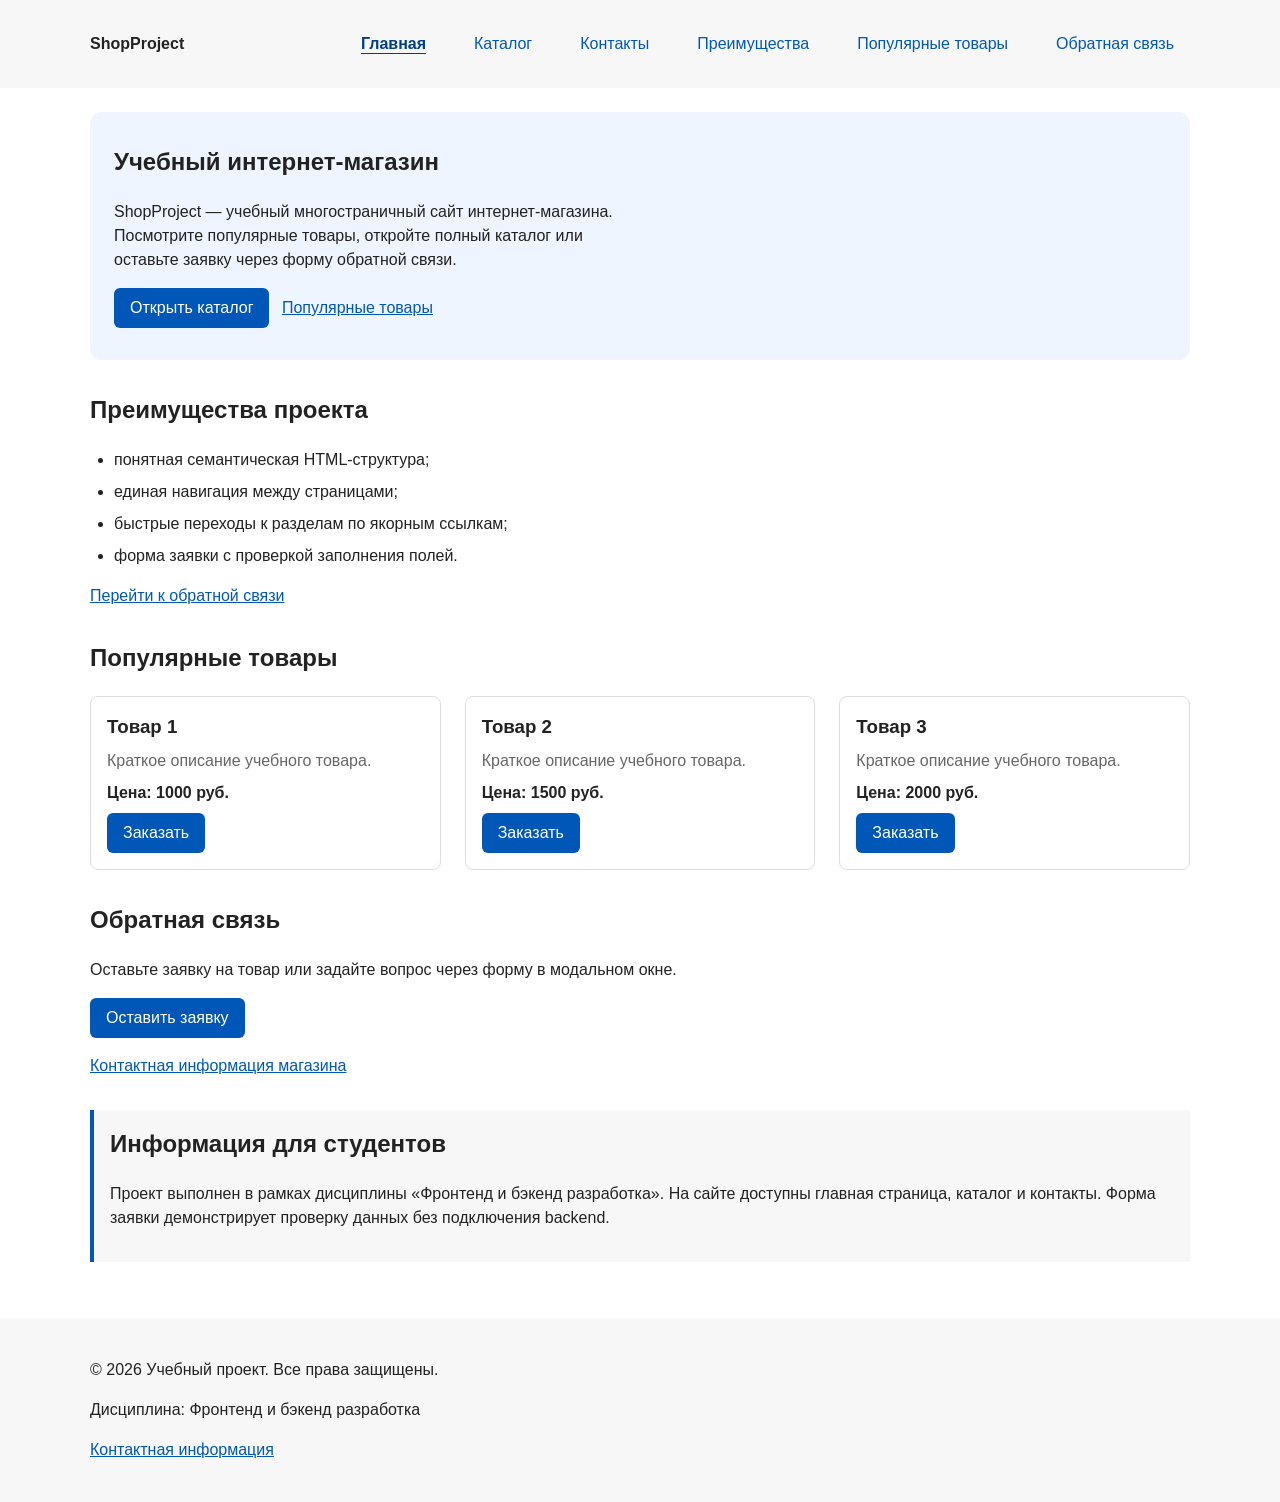
==== commit 74dd60a7: "refactor: apply BEM naming to CSS classes" ====
--- a/index.html
+++ b/index.html
@@ -19,70 +19,83 @@
   <script src="js/main.js" defer></script>
 </head>
 <body>
-  <header>
-    <div class="site-header">
-      <a class="site-logo" href="index.html">ShopProject</a>
+  <header class="site-header">
+    <div class="site-header__inner">
+      <a class="site-header__logo" href="index.html">ShopProject</a>
       <nav class="site-nav" aria-label="Основная навигация">
         <ul class="site-nav__list">
-          <li><a href="index.html" aria-current="page">Главная</a></li>
-          <li><a href="catalog.html">Каталог</a></li>
-          <li><a href="contacts.html">Контакты</a></li>
-          <li><a href="index.html#advantages">Преимущества</a></li>
-          <li><a href="index.html#popular">Популярные товары</a></li>
-          <li><a href="index.html#contacts">Обратная связь</a></li>
+          <li class="site-nav__item">
+            <a class="site-nav__link site-nav__link--active" href="index.html" aria-current="page">Главная</a>
+          </li>
+          <li class="site-nav__item">
+            <a class="site-nav__link" href="catalog.html">Каталог</a>
+          </li>
+          <li class="site-nav__item">
+            <a class="site-nav__link" href="contacts.html">Контакты</a>
+          </li>
+          <li class="site-nav__item">
+            <a class="site-nav__link" href="#advantages">Преимущества</a>
+          </li>
+          <li class="site-nav__item">
+            <a class="site-nav__link" href="#popular">Популярные товары</a>
+          </li>
+          <li class="site-nav__item">
+            <a class="site-nav__link" href="#contacts">Обратная связь</a>
+          </li>
         </ul>
       </nav>
     </div>
   </header>
+
   <main>
     <section class="hero">
-      <h1>Учебный интернет-магазин</h1>
-      <p>
+      <h1 class="hero__title">Учебный интернет-магазин</h1>
+      <p class="hero__description">
         ShopProject — учебный многостраничный сайт интернет-магазина.
         Посмотрите популярные товары, откройте полный каталог
         или оставьте заявку через форму обратной связи.
       </p>
-      <a class="button" href="catalog.html">Открыть каталог</a>
-      <a class="hero-link" href="#popular">Популярные товары</a>
+      <a class="button button--primary" href="catalog.html">Открыть каталог</a>
+      <a class="hero__link" href="#popular">Популярные товары</a>
     </section>
 
     <section class="section" id="advantages">
-      <h2>Преимущества проекта</h2>
-      <ul class="advantages-list">
-        <li>понятная семантическая HTML-структура;</li>
-        <li>единая навигация между страницами;</li>
-        <li>быстрые переходы к разделам по якорным ссылкам;</li>
-        <li>форма заявки с проверкой заполнения полей.</li>
+      <h2 class="section__title">Преимущества проекта</h2>
+      <ul class="advantages__list">
+        <li class="advantages__item">понятная семантическая HTML-структура;</li>
+        <li class="advantages__item">единая навигация между страницами;</li>
+        <li class="advantages__item">быстрые переходы к разделам по якорным ссылкам;</li>
+        <li class="advantages__item">форма заявки с проверкой заполнения полей.</li>
       </ul>
       <a href="#contacts">Перейти к обратной связи</a>
     </section>
 
     <section class="section" id="popular">
-      <h2>Популярные товары</h2>
+      <h2 class="section__title">Популярные товары</h2>
       <div class="products-grid">
         <article class="product-card">
-          <h3>Товар 1</h3>
-          <p>Краткое описание учебного товара.</p>
-          <p>Цена: 1000 руб.</p>
-          <button class="button product-card__button" type="button" data-product="Товар 1">
+          <h3 class="product-card__title">Товар 1</h3>
+          <p class="product-card__description">Краткое описание учебного товара.</p>
+          <p class="product-card__price">Цена: 1000 руб.</p>
+          <button class="button button--primary product-card__button" type="button" data-product="Товар 1">
             Заказать
           </button>
         </article>
 
         <article class="product-card">
-          <h3>Товар 2</h3>
-          <p>Краткое описание учебного товара.</p>
-          <p>Цена: 1500 руб.</p>
-          <button class="button product-card__button" type="button" data-product="Товар 2">
+          <h3 class="product-card__title">Товар 2</h3>
+          <p class="product-card__description">Краткое описание учебного товара.</p>
+          <p class="product-card__price">Цена: 1500 руб.</p>
+          <button class="button button--primary product-card__button" type="button" data-product="Товар 2">
             Заказать
           </button>
         </article>
 
         <article class="product-card">
-          <h3>Товар 3</h3>
-          <p>Краткое описание учебного товара.</p>
-          <p>Цена: 2000 руб.</p>
-          <button class="button product-card__button" type="button" data-product="Товар 3">
+          <h3 class="product-card__title">Товар 3</h3>
+          <p class="product-card__description">Краткое описание учебного товара.</p>
+          <p class="product-card__price">Цена: 2000 руб.</p>
+          <button class="button button--primary product-card__button" type="button" data-product="Товар 3">
             Заказать
           </button>
         </article>
@@ -90,9 +103,9 @@
     </section>
 
     <section class="section" id="contacts">
-      <h2>Обратная связь</h2>
+      <h2 class="section__title">Обратная связь</h2>
       <p>Оставьте заявку на товар или задайте вопрос через форму в модальном окне.</p>
-      <button class="button" type="button" data-open-order>Оставить заявку</button>
+      <button class="button button--primary" type="button" data-open-order>Оставить заявку</button>
       <p><a href="contacts.html">Контактная информация магазина</a></p>
       <p class="success-message" id="success-message" role="status" hidden>
         Заявка проверена. В учебной версии данные не отправляются на сервер.
@@ -100,7 +113,7 @@
     </section>
 
     <aside class="aside-info">
-      <h2>Информация для студентов</h2>
+      <h2 class="aside-info__title">Информация для студентов</h2>
       <p>
         Проект выполнен в рамках дисциплины «Фронтенд и бэкенд разработка».
         На сайте доступны главная страница, каталог и контакты.
@@ -108,104 +121,111 @@
       </p>
     </aside>
   </main>
-  <footer>
-    <div class="site-footer">
+
+  <footer class="site-footer">
+    <div class="site-footer__inner">
       <p>&copy; 2026 Учебный проект. Все права защищены.</p>
       <p>Дисциплина: Фронтенд и бэкенд разработка</p>
       <p><a href="contacts.html">Контактная информация</a></p>
     </div>
   </footer>
-<dialog class="order-dialog" id="order-dialog" aria-labelledby="order-dialog-title">
-  <h2 id="order-dialog-title" tabindex="-1" autofocus>Оформление заявки</h2>
-
-  <form class="order-form" id="order-form" action="#" method="post" novalidate>
-    <input id="selected-product" name="selected-product" type="hidden">
-
-    <div class="form-field">
-      <label for="order-name">Имя</label>
-      <input
-        id="order-name"
-        name="name"
-        type="text"
-        placeholder="Введите ваше имя"
-        minlength="2"
-        autocomplete="given-name"
-        required
-      >
-    </div>
-
-    <div class="form-field">
-      <label for="order-email">E-mail</label>
-      <input
-        id="order-email"
-        name="email"
-        type="email"
-        placeholder="example@mail.ru"
-        autocomplete="email"
-        required
-      >
-    </div>
-
-    <div class="form-field">
-      <label for="order-phone">Телефон</label>
-      <input
-        id="order-phone"
-        name="phone"
-        type="tel"
-        inputmode="tel"
-        placeholder="+7 (900) 000-00-00"
-        pattern="^\+7 \(\d{3}\) \d{3}-\d{2}-\d{2}$"
-        required
-      >
-      <small>Формат: +7 (900) 000-00-00</small>
-    </div>
-
-    <div class="form-field">
-      <label for="order-date">Дата связи</label>
-      <input
-        id="order-date"
-        name="date"
-        type="date"
-      >
-    </div>
-
-    <div class="form-field">
-      <label for="order-topic">Тема заявки</label>
-      <select id="order-topic" name="topic" required>
-        <option value="">Выберите тему</option>
-        <option value="product">Заказ товара</option>
-        <option value="consultation">Консультация</option>
-        <option value="delivery">Доставка</option>
-      </select>
-    </div>
-
-    <div class="form-field">
-      <label for="order-comment">Комментарий</label>
-      <textarea
-        id="order-comment"
-        name="comment"
-        rows="4"
-        placeholder="Укажите дополнительную информацию"
-      ></textarea>
-    </div>
-
-    <div class="form-field form-field--checkbox">
-      <label>
-        <input
-          id="order-agreement"
-          name="agreement"
-          type="checkbox"
+
+  <dialog class="order-dialog" id="order-dialog" aria-labelledby="order-dialog-title">
+    <h2 class="order-dialog__title" id="order-dialog-title" tabindex="-1" autofocus>Оформление заявки</h2>
+
+    <form class="order-form" id="order-form" action="#" method="post" novalidate>
+      <input id="selected-product" name="selected-product" type="hidden">
+
+      <div class="order-form__field">
+        <label class="order-form__label" for="order-name">Имя</label>
+        <input
+          class="order-form__input"
+          id="order-name"
+          name="name"
+          type="text"
+          placeholder="Введите ваше имя"
+          minlength="2"
+          autocomplete="given-name"
           required
         >
-        Я согласен на обработку данных
-      </label>
-    </div>
-
-    <div class="form-actions">
-      <button type="button" id="close-order-dialog">Закрыть</button>
-      <button type="submit">Отправить заявку</button>
-    </div>
-  </form>
-</dialog>
+      </div>
+
+      <div class="order-form__field">
+        <label class="order-form__label" for="order-email">E-mail</label>
+        <input
+          class="order-form__input"
+          id="order-email"
+          name="email"
+          type="email"
+          placeholder="example@mail.ru"
+          autocomplete="email"
+          required
+        >
+      </div>
+
+      <div class="order-form__field">
+        <label class="order-form__label" for="order-phone">Телефон</label>
+        <input
+          class="order-form__input"
+          id="order-phone"
+          name="phone"
+          type="tel"
+          inputmode="tel"
+          placeholder="+7 (900) 000-00-00"
+          pattern="^\+7 \(\d{3}\) \d{3}-\d{2}-\d{2}$"
+          required
+        >
+        <small class="order-form__hint">Формат: +7 (900) 000-00-00</small>
+      </div>
+
+      <div class="order-form__field">
+        <label class="order-form__label" for="order-date">Дата связи</label>
+        <input
+          class="order-form__input"
+          id="order-date"
+          name="date"
+          type="date"
+        >
+      </div>
+
+      <div class="order-form__field">
+        <label class="order-form__label" for="order-topic">Тема заявки</label>
+        <select class="order-form__input" id="order-topic" name="topic" required>
+          <option value="">Выберите тему</option>
+          <option value="product">Заказ товара</option>
+          <option value="consultation">Консультация</option>
+          <option value="delivery">Доставка</option>
+        </select>
+      </div>
+
+      <div class="order-form__field">
+        <label class="order-form__label" for="order-comment">Комментарий</label>
+        <textarea
+          class="order-form__input"
+          id="order-comment"
+          name="comment"
+          rows="4"
+          placeholder="Укажите дополнительную информацию"
+        ></textarea>
+      </div>
+
+      <div class="order-form__field order-form__field--checkbox">
+        <label class="order-form__label order-form__label--checkbox">
+          <input
+            id="order-agreement"
+            name="agreement"
+            type="checkbox"
+            required
+          >
+          Я согласен на обработку данных
+        </label>
+      </div>
+
+      <div class="order-form__actions">
+        <button class="button button--secondary" type="button" id="close-order-dialog">Закрыть</button>
+        <button class="button button--primary" type="submit">Отправить заявку</button>
+      </div>
+    </form>
+  </dialog>
 </body>
 </html>
--- a/css/style.css
+++ b/css/style.css
@@ -1,419 +1,3 @@
-/* ===============================
-   2. Базовые стили
-   =============================== */
-
-* {
-  box-sizing: border-box;
-}
-
-body {
-  margin: 0;
-  font-family: Arial, sans-serif;
-  line-height: 1.5;
-  color: var(--color-text);
-  background-color: var(--color-bg);
-}
-
-/*
-  Задаём внутренние отступы для основных областей страницы.
-  Это делает содержимое визуально отделённым от краёв окна браузера.
-*/
-header,
-main,
-footer {
-  padding: var(--space-lg);
-}
-
-
-/*
-  Оформляем шапку страницы.
-  Пока используется простой светло-серый фон.
-*/
-header {
-  position: sticky;
-  top: 0;
-  z-index: 10;
-  background-color: var(--color-surface);
-}
-
-/*
-  Оформляем подвал страницы тем же фоном,
-  чтобы визуально отделить его от основного содержимого.
-*/
-footer {
-  background-color: var(--color-surface);
-}
-
-/*
-  Ограничиваем ширину содержимого шапки,
-  чтобы оно не растягивалось слишком сильно на широких экранах.
-*/
-.site-header {
-  display: flex;
-  flex-wrap: wrap;
-  align-items: center;
-  justify-content: space-between;
-  gap: var(--space-md);
-  max-width: var(--container-width);
-  margin: 0 auto;
-}
-
-/*
-  Оформляем текстовый логотип.
-*/
-.site-logo {
-  font-weight: bold;
-  text-decoration: none;
-  color: #222222;
-}
-
-/*
-  Убираем стандартные отступы и маркеры списка навигации.
-*/
-.site-nav__list {
-  display: flex;
-  flex-wrap: wrap;
-  justify-content: center;
-  align-items: center;
-  gap: var(--space-md);
-  padding: 0;
-  margin: 0;
-  list-style: none;
-}
-
-/*
-  Отступы между пунктами меню задаются через gap у списка.
-*/
-.site-nav__list li {
-  margin: 0;
-}
-
-/*
-  Оформляем ссылки меню.
-*/
-.site-nav__list a {
-  display: inline-block;
-  padding: var(--space-sm) var(--space-md);
-  color: var(--color-primary);
-  text-decoration: none;
-  border-radius: var(--radius-sm);
-}
-
-/* Подсветка всей кликабельной области пункта меню. */
-.site-nav__list a:hover,
-.site-nav__list a[aria-current="page"]:hover {
-  color: var(--color-white);
-  background-color: var(--color-primary);
-}
-
-/*
-  Hero-блок — первый крупный блок страницы.
-  Он визуально отделяется от остальных разделов фоном и отступами.
-*/
-.hero {
-  max-width: var(--container-width);
-  margin: 0 auto var(--space-xl);
-  padding: var(--space-xl) var(--space-lg);
-  background-color: var(--color-surface-accent);
-  border-radius: var(--radius-lg);
-}
-
-.section {
-  max-width: var(--container-width);
-  margin: 0 auto var(--space-xl);
-  scroll-margin-top: 140px;
-}
-
-.section h2 {
-  margin-top: 0;
-}
-
-
-/*
-  Grid размещает карточки в три колонки, Flexbox выравнивает их содержимое.
-*/
-.products-grid {
-  display: grid;
-  grid-template-columns: repeat(3, minmax(0, 1fr));
-  gap: var(--space-lg);
-}
-
-.product-card {
-  display: flex;
-  flex-direction: column;
-  gap: var(--space-sm);
-  min-width: 0;
-  margin-bottom: 0;
-  padding: var(--space-md);
-  border: 1px solid var(--color-border);
-  border-radius: var(--radius-md);
-  background-color: var(--color-bg);
-}
-
-.product-card:hover {
-  border-color: var(--color-primary);
-}
-
-.product-card h3,
-.product-card p {
-  margin: 0;
-}
-
-.product-card .button {
-  align-self: flex-start;
-  margin-top: auto;
-}
-
-footer {
-  scroll-margin-top: 140px;
-}
-
-@media (max-width: 800px) {
-  .products-grid {
-    grid-template-columns: repeat(2, minmax(0, 1fr));
-  }
-}
-
-@media (max-width: 540px) {
-  header,
-  main,
-  footer {
-    padding: var(--space-md);
-  }
-
-  .products-grid {
-    grid-template-columns: 1fr;
-  }
-}
-
-
-/* Каталог: именованные области Grid для фильтров и товаров. */
-.catalog-layout {
-  display: grid;
-  grid-template-columns: 260px minmax(0, 1fr);
-  grid-template-areas: "filters products";
-  align-items: start;
-  gap: var(--space-lg);
-  max-width: var(--container-width);
-  margin: 0 auto var(--space-xl);
-}
-
-.catalog-filters {
-  grid-area: filters;
-  min-width: 0;
-  padding: var(--space-md);
-  border: 1px solid var(--color-border);
-  border-radius: var(--radius-md);
-  background-color: var(--color-surface);
-}
-
-.catalog-products {
-  grid-area: products;
-  min-width: 0;
-}
-
-.catalog-filters h2,
-.catalog-products h2 {
-  margin-top: 0;
-}
-
-.filters-note {
-  color: var(--color-muted);
-  font-size: 14px;
-}
-
-.filters-form {
-  display: grid;
-  gap: var(--space-md);
-}
-
-.filters-form fieldset {
-  min-width: 0;
-  margin: 0;
-  padding: var(--space-md);
-  border: 1px solid var(--color-border);
-  border-radius: var(--radius-sm);
-}
-
-.filters-form legend {
-  font-weight: 700;
-}
-
-.filters-form label {
-  display: block;
-  margin-bottom: var(--space-sm);
-}
-
-.filters-form input[type="number"] {
-  width: 100%;
-  padding: var(--space-sm) 10px;
-  border: 1px solid var(--color-border);
-  border-radius: var(--radius-sm);
-  background-color: var(--color-bg);
-  color: var(--color-text);
-  font: inherit;
-}
-
-.filters-form input[type="number"] + label {
-  margin-top: var(--space-sm);
-}
-
-.filters-form input:focus-visible {
-  outline: 2px solid var(--color-primary);
-  outline-offset: 3px;
-}
-
-.filters-form .button {
-  justify-self: start;
-}
-
-/* Общий вид ссылок и кнопок действий. */
-.button {
-  display: inline-block;
-  font: inherit;
-  padding: var(--space-sm) var(--space-md);
-  color: var(--color-white);
-  background-color: var(--color-primary);
-  text-decoration: none;
-  border: none;
-  border-radius: var(--radius-sm);
-  cursor: pointer;
-}
-
-.button:hover {
-  background-color: var(--color-primary-dark);
-  outline: 2px solid var(--color-primary);
-  outline-offset: 3px;
-}
-
-.button:focus-visible {
-  outline: 2px solid var(--color-primary);
-  outline-offset: 3px;
-}
-
-.button:disabled {
-  opacity: 0.6;
-  cursor: not-allowed;
-}
-
-
-/*
-  Дополнительный информационный блок.
-*/
-.aside-info {
-  max-width: var(--container-width);
-  margin: 0 auto var(--space-xl);
-  padding: var(--space-md);
-  border-left: 4px solid var(--color-primary);
-  background-color: var(--color-surface);
-}
-
-
-/*
-  Модальное окно.
-  Элемент dialog сам умеет открываться поверх страницы.
-*/
-.order-dialog {
-  width: min(100% - 32px, 560px);
-  padding: 24px;
-  border: none;
-  border-radius: 12px;
-}
-
-/*
-  Затемнение фона за модальным окном.
-*/
-.order-dialog::backdrop {
-  background-color: rgba(0, 0, 0, 0.5);
-}
-
-/*
-  Поле формы.
-  Каждый блок получает нижний отступ.
-*/
-.form-field {
-  margin-bottom: 16px;
-}
-
-/*
-  Подпись поля.
-*/
-.form-field label {
-  display: block;
-  margin-bottom: 6px;
-}
-
-/*
-  Основные поля формы.
-*/
-.form-field input,
-.form-field select,
-.form-field textarea {
-  width: 100%;
-  padding: 10px 12px;
-  border: 1px solid #cccccc;
-  border-radius: 6px;
-  font: inherit;
-}
-
-/*
-  Checkbox не должен занимать всю ширину.
-*/
-.form-field input[type="checkbox"] {
-  width: auto;
-}
-
-/*
-  Подсказка под полем телефона.
-*/
-.form-field small {
-  display: block;
-  margin-top: 4px;
-  color: #666666;
-}
-
-/*
-  Видимый фокус для клавиатурной навигации.
-*/
-.form-field input:focus-visible,
-.form-field select:focus-visible,
-.form-field textarea:focus-visible,
-.form-actions button:focus-visible {
-  outline: 2px solid #0057b8;
-  outline-offset: 2px;
-}
-
-/*
-  Подсветка ошибочных полей.
-  Атрибут aria-invalid будет добавляться через JavaScript.
-*/
-[aria-invalid="true"] {
-  border-color: #b00020;
-}
-
-/*
-  Кнопки формы.
-*/
-.form-actions {
-  display: flex;
-  gap: 12px;
-  margin-top: 20px;
-}
-
-/*
-  Сообщение об успешной отправке.
-*/
-.success-message {
-  max-width: var(--container-width);
-  margin: var(--space-lg) auto;
-  padding: var(--space-md);
-  border-left: 4px solid var(--color-success);
-  background-color: var(--color-success-bg);
-}
-
-
-
-
 /* ===============================
    1. Переменные проекта
    =============================== */
@@ -449,6 +33,30 @@
 }
 
 
+/* ===============================
+   2. Базовые стили
+   =============================== */
+
+* {
+  box-sizing: border-box;
+}
+
+html {
+  scroll-behavior: smooth;
+}
+
+body {
+  margin: 0;
+  font-family: Arial, sans-serif;
+  line-height: 1.5;
+  color: var(--color-text);
+  background-color: var(--color-bg);
+}
+
+img {
+  max-width: 100%;
+  height: auto;
+}
 
 
 /* ===============================
@@ -468,9 +76,486 @@
   outline-offset: 3px;
 }
 
-
-/* ===============================
-   5. Форма и модальное окно
+:target {
+  outline: 2px dashed var(--color-primary);
+  outline-offset: 4px;
+}
+
+@media (prefers-reduced-motion: reduce) {
+  html {
+    scroll-behavior: auto;
+  }
+}
+
+
+/* ===============================
+   4. Кнопки
+   =============================== */
+
+.button {
+  display: inline-block;
+  padding: var(--space-sm) var(--space-md);
+  border: none;
+  border-radius: var(--radius-sm);
+  background-color: var(--color-primary);
+  color: var(--color-white);
+  font: inherit;
+  text-decoration: none;
+  cursor: pointer;
+}
+
+.button:hover {
+  background-color: var(--color-primary-dark);
+}
+
+.button:focus-visible {
+  outline: 2px solid var(--color-primary);
+  outline-offset: 3px;
+}
+
+.button--primary {
+  color: var(--color-white);
+  background-color: var(--color-primary);
+}
+
+.button--primary:hover {
+  background-color: var(--color-primary-dark);
+}
+
+.button--secondary {
+  color: var(--color-primary);
+  background-color: transparent;
+  border: 1px solid var(--color-primary);
+}
+
+.button--secondary:hover {
+  color: var(--color-white);
+  background-color: var(--color-primary);
+}
+
+.button:disabled,
+.button--disabled {
+  opacity: 0.6;
+  cursor: not-allowed;
+}
+
+
+/* ===============================
+   5. Шапка сайта
+   =============================== */
+
+.site-header {
+  position: sticky;
+  top: 0;
+  z-index: 10;
+  padding: var(--space-lg);
+  background-color: var(--color-surface);
+}
+
+.site-header__inner {
+  display: flex;
+  flex-wrap: wrap;
+  align-items: center;
+  justify-content: space-between;
+  gap: var(--space-md);
+  max-width: var(--container-width);
+  margin: 0 auto;
+}
+
+.site-header__logo {
+  font-weight: 700;
+  color: var(--color-text);
+  text-decoration: none;
+}
+
+.site-header__logo:hover {
+  color: var(--color-primary);
+}
+
+
+/* ===============================
+   6. Навигация
+   =============================== */
+
+.site-nav__list {
+  display: flex;
+  flex-wrap: wrap;
+  justify-content: center;
+  align-items: center;
+  gap: var(--space-md);
+  padding: 0;
+  margin: 0;
+  list-style: none;
+}
+
+.site-nav__item {
+  margin: 0;
+}
+
+.site-nav__link {
+  display: inline-block;
+  padding: var(--space-sm) var(--space-md);
+  color: var(--color-primary);
+  text-decoration: none;
+  border-radius: var(--radius-sm);
+}
+
+.site-nav__link:hover {
+  color: var(--color-white);
+  background-color: var(--color-primary);
+}
+
+.site-nav__link:focus-visible {
+  outline: 2px solid var(--color-primary);
+  outline-offset: 3px;
+}
+
+.site-nav__link--active {
+  color: var(--color-primary-dark);
+  font-weight: 700;
+  text-decoration: underline;
+  text-underline-offset: 4px;
+}
+
+.site-nav__link--active:hover {
+  color: var(--color-white);
+  background-color: var(--color-primary);
+}
+
+
+/* ===============================
+   7. Хлебные крошки
+   =============================== */
+
+.breadcrumbs {
+  max-width: var(--container-width);
+  margin: 0 auto var(--space-md);
+  padding: 0 var(--space-lg);
+  font-size: 14px;
+  color: var(--color-muted);
+}
+
+.breadcrumbs__link {
+  color: var(--color-primary);
+}
+
+.breadcrumbs__current::before {
+  content: " / ";
+  color: var(--color-muted);
+}
+
+
+/* ===============================
+   8. Основные области страницы
+   =============================== */
+
+main {
+  padding: var(--space-lg);
+}
+
+.section {
+  max-width: var(--container-width);
+  margin: 0 auto var(--space-xl);
+  scroll-margin-top: 140px;
+}
+
+.section__title {
+  margin-top: 0;
+}
+
+
+/* ===============================
+   9. Hero-блок
+   =============================== */
+
+.hero {
+  max-width: var(--container-width);
+  margin: 0 auto var(--space-xl);
+  padding: var(--space-xl) var(--space-lg);
+  background-color: var(--color-surface-accent);
+  border-radius: var(--radius-lg);
+}
+
+.hero__title {
+  margin-top: 0;
+}
+
+.hero__description {
+  max-width: 60ch;
+}
+
+.hero__link {
+  display: inline-block;
+  margin: var(--space-sm);
+}
+
+
+/* ===============================
+   10. Преимущества
+   =============================== */
+
+.advantages__list {
+  padding-left: var(--space-lg);
+}
+
+.advantages__item {
+  margin-bottom: var(--space-sm);
+}
+
+
+/* ===============================
+   11. Сетка товаров
+   =============================== */
+
+.products-grid {
+  display: grid;
+  grid-template-columns: repeat(3, minmax(0, 1fr));
+  gap: var(--space-lg);
+}
+
+
+/* ===============================
+   12. Карточка товара
+   =============================== */
+
+.product-card {
+  position: relative;
+  display: flex;
+  flex-direction: column;
+  gap: var(--space-sm);
+  min-width: 0;
+  padding: var(--space-md);
+  border: 1px solid var(--color-border);
+  border-radius: var(--radius-md);
+  background-color: var(--color-bg);
+}
+
+.product-card:hover {
+  border-color: var(--color-primary);
+}
+
+.product-card--featured {
+  border-color: var(--color-primary);
+}
+
+.product-card--discount {
+  border-color: var(--color-danger);
+}
+
+.product-card__title {
+  margin: 0;
+  color: var(--color-text);
+}
+
+.product-card__description {
+  margin: 0;
+  color: var(--color-muted);
+}
+
+.product-card__price {
+  margin: 0;
+  font-weight: 700;
+}
+
+.product-card--discount .product-card__price {
+  color: var(--color-danger);
+}
+
+.product-card__button,
+.product-card__link {
+  align-self: flex-start;
+  margin-top: auto;
+}
+
+.product-card__badge {
+  position: absolute;
+  top: var(--space-sm);
+  right: var(--space-sm);
+  padding: 4px 8px;
+  color: var(--color-white);
+  background-color: var(--color-danger);
+  border-radius: var(--radius-sm);
+  font-size: 12px;
+}
+
+
+/* ===============================
+   13. Каталог
+   =============================== */
+
+.catalog-layout {
+  display: grid;
+  grid-template-columns: 260px minmax(0, 1fr);
+  grid-template-areas: "filters products";
+  align-items: start;
+  gap: var(--space-lg);
+  max-width: var(--container-width);
+  margin: 0 auto var(--space-xl);
+  padding: 0 var(--space-lg);
+}
+
+.catalog-filters {
+  grid-area: filters;
+  min-width: 0;
+  padding: var(--space-md);
+  border: 1px solid var(--color-border);
+  border-radius: var(--radius-md);
+  background-color: var(--color-surface);
+}
+
+.catalog-filters__title {
+  margin-top: 0;
+}
+
+.catalog-filters__note {
+  color: var(--color-muted);
+  font-size: 14px;
+}
+
+.catalog-filters__form {
+  display: grid;
+  gap: var(--space-md);
+}
+
+.catalog-filters__group {
+  min-width: 0;
+  margin: 0;
+  padding: var(--space-md);
+  border: 1px solid var(--color-border);
+  border-radius: var(--radius-sm);
+}
+
+.catalog-filters__legend {
+  font-weight: 700;
+}
+
+.catalog-filters__label,
+.catalog-filters__option {
+  display: block;
+  margin-bottom: var(--space-sm);
+}
+
+.catalog-filters__input {
+  width: 100%;
+  padding: var(--space-sm) 10px;
+  border: 1px solid var(--color-border);
+  border-radius: var(--radius-sm);
+  background-color: var(--color-bg);
+  color: var(--color-text);
+  font: inherit;
+}
+
+.catalog-filters__input:focus-visible {
+  outline: 2px solid var(--color-primary);
+  outline-offset: 3px;
+}
+
+.catalog-filters__form .button {
+  justify-self: start;
+}
+
+.catalog-products {
+  grid-area: products;
+  min-width: 0;
+}
+
+.catalog-products__title {
+  margin-top: 0;
+}
+
+
+/* ===============================
+   14. Дополнительный блок aside
+   =============================== */
+
+.aside-info {
+  max-width: var(--container-width);
+  margin: 0 auto var(--space-xl);
+  padding: var(--space-md);
+  border-left: 4px solid var(--color-primary);
+  background-color: var(--color-surface);
+}
+
+.aside-info__title {
+  margin-top: 0;
+}
+
+
+/* ===============================
+   15. Форма заявки
+   =============================== */
+
+.order-form__field {
+  margin-bottom: var(--space-md);
+}
+
+.order-form__label {
+  display: block;
+  margin-bottom: var(--space-xs);
+}
+
+.order-form__input {
+  width: 100%;
+  padding: 10px 12px;
+  border: 1px solid var(--color-border);
+  border-radius: var(--radius-sm);
+  background-color: var(--color-white);
+  color: var(--color-text);
+  font: inherit;
+}
+
+.order-form__input:focus {
+  border-color: var(--color-primary);
+}
+
+.order-form__input:focus-visible {
+  outline: 2px solid var(--color-primary);
+  outline-offset: 3px;
+}
+
+.order-form__hint {
+  display: block;
+  margin-top: var(--space-xs);
+  color: var(--color-muted);
+  font-size: 13px;
+}
+
+.order-form__field--checkbox .order-form__label--checkbox {
+  display: flex;
+  align-items: center;
+  gap: var(--space-sm);
+}
+
+.order-form__field--checkbox input[type="checkbox"] {
+  width: auto;
+}
+
+.order-form__actions {
+  display: flex;
+  gap: var(--space-md);
+  margin-top: var(--space-lg);
+}
+
+.order-form__actions .button:focus-visible {
+  outline: 2px solid var(--color-primary);
+  outline-offset: 3px;
+}
+
+/* Пока в форме есть фокус — остальные поля затемняются, выбранное остаётся светлым. */
+.order-form:has(.order-form__input:focus)
+  .order-form__input:not(:focus) {
+  background-color: #eeeeee;
+  border-color: var(--color-muted);
+}
+
+.order-form:has(.order-form__input:focus)
+  .order-form__input:not(:focus):not([aria-invalid="true"]) {
+  border-color: var(--color-muted);
+}
+
+
+/* ===============================
+   16. Модальное окно
    =============================== */
 
 .order-dialog {
@@ -484,128 +569,96 @@
   background-color: rgba(0, 0, 0, 0.5);
 }
 
-.form-field {
-  margin-bottom: var(--space-md);
-}
-
-.form-field label {
-  display: block;
-  margin-bottom: var(--space-xs);
-}
-
-.form-field input,
-.form-field select,
-.form-field textarea {
-  width: 100%;
-  padding: 10px 12px;
-  border: 1px solid var(--color-border);
-  border-radius: var(--radius-sm);
-  background-color: var(--color-white);
-  font: inherit;
-}
-
-.form-field input[type="checkbox"] {
-  width: auto;
-}
-
-.form-field small {
-  display: block;
-  margin-top: var(--space-xs);
-  color: var(--color-muted);
-}
-
-.form-field input:focus,
-.form-field select:focus,
-.form-field textarea:focus {
-  border-color: var(--color-primary);
-}
-
-.order-form:has(.form-field :is(input:not([type="checkbox"]), select, textarea):focus)
-  .form-field :is(input:not([type="checkbox"]), select, textarea):not(:focus) {
-  background-color: #eeeeee;
-}
-
-.order-form:has(.form-field :is(input:not([type="checkbox"]), select, textarea):focus)
-  .form-field :is(input:not([type="checkbox"]), select, textarea):not(:focus):not([aria-invalid="true"]) {
-  border-color: var(--color-muted);
-}
-
-.form-field input:focus-visible,
-.form-field select:focus-visible,
-.form-field textarea:focus-visible,
-.form-actions button:focus-visible {
-  outline: 2px solid var(--color-primary);
-  outline-offset: 3px;
-}
+.order-dialog__title {
+  margin-top: 0;
+}
+
+
+/* ===============================
+   17. Сообщения и состояния
+   =============================== */
 
 [aria-invalid="true"] {
   border-color: var(--color-danger);
 }
 
-/* Навигация и якорные ссылки многостраничного сайта. */
-html {
-  scroll-behavior: smooth;
-}
-
-:target {
-  outline: 2px dashed var(--color-primary);
-  outline-offset: 4px;
-}
-
-.site-nav__list a[aria-current="page"] {
-  color: var(--color-primary-dark);
-  font-weight: bold;
-  text-decoration: underline;
-  text-underline-offset: 4px;
-}
-
-.breadcrumbs {
-  max-width: var(--container-width);
-  margin: 0 auto var(--space-md);
-  font-size: 14px;
-  color: var(--color-muted);
-}
-
-.breadcrumbs a {
-  color: var(--color-primary);
-}
-
-.breadcrumbs span::before {
-  content: " / ";
-  color: var(--color-muted);
-}
+.success-message {
+  max-width: var(--container-width);
+  margin: var(--space-lg) auto;
+  padding: var(--space-md);
+  border-left: 4px solid var(--color-success);
+  background-color: var(--color-success-bg);
+}
+
+
+/* ===============================
+   18. Подвал
+   =============================== */
 
 .site-footer {
+  padding: var(--space-lg);
+  background-color: var(--color-surface);
+  scroll-margin-top: 140px;
+}
+
+.site-footer__inner {
   max-width: var(--container-width);
   margin: 0 auto;
 }
 
-.hero-link {
-  display: inline-block;
-  margin: var(--space-sm);
-}
+
+/* ===============================
+   19. Контактные данные
+   =============================== */
 
 .contact-details {
   font-style: normal;
 }
 
-.contact-details li {
+.contact-details__list {
+  padding-left: var(--space-lg);
+  margin: 0;
+}
+
+.contact-details__item {
   margin-bottom: var(--space-sm);
 }
 
-/* Переносимое меню на узком экране не перекрывает цель якоря. */
+
+/* ===============================
+   20. Адаптивность
+   =============================== */
+
+@media (max-width: 800px) {
+  .products-grid {
+    grid-template-columns: repeat(2, minmax(0, 1fr));
+  }
+
+  .catalog-layout {
+    grid-template-columns: 1fr;
+    grid-template-areas:
+      "filters"
+      "products";
+  }
+}
+
 @media (max-width: 540px) {
-  header {
-    position: static;
+  .site-header,
+  main,
+  .site-footer {
+    padding: var(--space-md);
+  }
+
+  .breadcrumbs,
+  .catalog-layout {
+    padding: 0 var(--space-md);
+  }
+
+  .products-grid {
+    grid-template-columns: 1fr;
   }
 
   .section {
     scroll-margin-top: var(--space-md);
   }
-}
-
-@media (prefers-reduced-motion: reduce) {
-  html {
-    scroll-behavior: auto;
-  }
 }
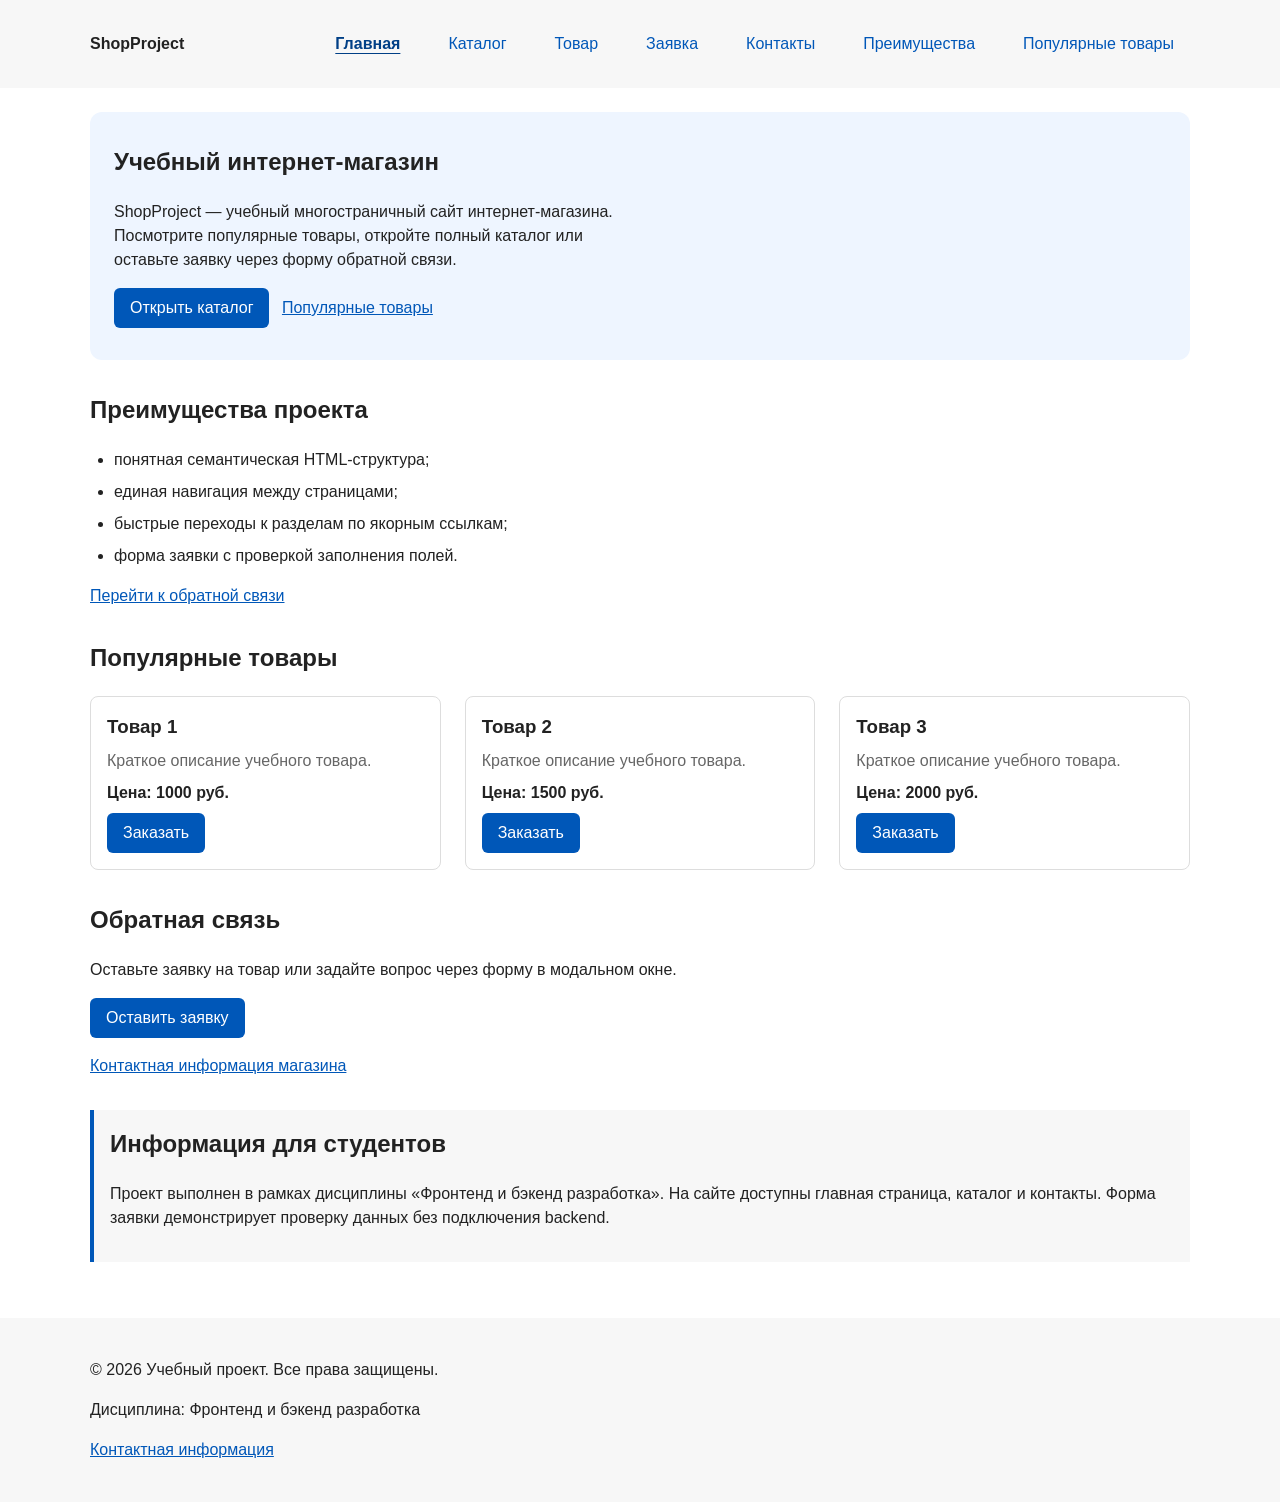
==== commit bc20e515: "feat: prepare KR1 with product and order pages" ====
--- a/index.html
+++ b/index.html
@@ -31,6 +31,12 @@
             <a class="site-nav__link" href="catalog.html">Каталог</a>
           </li>
           <li class="site-nav__item">
+            <a class="site-nav__link" href="product.html">Товар</a>
+          </li>
+          <li class="site-nav__item">
+            <a class="site-nav__link" href="order.html">Заявка</a>
+          </li>
+          <li class="site-nav__item">
             <a class="site-nav__link" href="contacts.html">Контакты</a>
           </li>
           <li class="site-nav__item">
@@ -38,9 +44,6 @@
           </li>
           <li class="site-nav__item">
             <a class="site-nav__link" href="#popular">Популярные товары</a>
-          </li>
-          <li class="site-nav__item">
-            <a class="site-nav__link" href="#contacts">Обратная связь</a>
           </li>
         </ul>
       </nav>
--- a/css/style.css
+++ b/css/style.css
@@ -371,6 +371,7 @@
   position: absolute;
   top: var(--space-sm);
   right: var(--space-sm);
+  z-index: 2;
   padding: 4px 8px;
   color: var(--color-white);
   background-color: var(--color-danger);
@@ -626,7 +627,7 @@
 
 
 /* ===============================
-   20. Адаптивность
+   20. Адаптивность (основные блоки)
    =============================== */
 
 @media (max-width: 800px) {
@@ -661,4 +662,177 @@
   .section {
     scroll-margin-top: var(--space-md);
   }
+}
+
+
+/* ===============================
+   21. Карточка товара (product.html)
+   =============================== */
+
+.product-detail {
+  display: grid;
+  grid-template-columns: minmax(0, 1fr) minmax(0, 1fr);
+  gap: var(--space-xl);
+  max-width: var(--container-width);
+  margin: 0 auto var(--space-xl);
+  padding: 0 var(--space-lg);
+}
+
+.product-detail__image-wrap {
+  position: relative; /* нужно для абсолютного бейджа */
+}
+
+.product-detail__image {
+  display: flex;
+  align-items: center;
+  justify-content: center;
+  min-height: 320px;
+  padding: var(--space-lg);
+  border: 1px solid var(--color-border);
+  border-radius: var(--radius-md);
+  background-color: var(--color-surface);
+  color: var(--color-muted);
+  font-size: 14px;
+  text-align: center;
+}
+
+.product-detail__badge {
+  position: absolute;
+  top: var(--space-sm);
+  right: var(--space-sm);
+  z-index: 2;
+  padding: 4px 10px;
+  color: var(--color-white);
+  background-color: var(--color-danger);
+  border-radius: var(--radius-sm);
+  font-size: 12px;
+  font-weight: 700;
+  text-transform: uppercase;
+  letter-spacing: 0.04em;
+}
+
+.product-detail__info {
+  display: flex;
+  flex-direction: column;
+  gap: var(--space-md);
+}
+
+.product-detail__title {
+  margin: 0;
+}
+
+.product-detail__description {
+  margin: 0;
+  color: var(--color-muted);
+}
+
+.product-detail__price {
+  margin: 0;
+  font-size: 24px;
+  font-weight: 700;
+  color: var(--color-text);
+}
+
+.product-detail__actions {
+  display: flex;
+  flex-wrap: wrap;
+  gap: var(--space-md);
+  margin-top: var(--space-md);
+}
+
+
+/* ===============================
+   22. Таблица характеристик
+   =============================== */
+
+.product-table {
+  width: 100%;
+  border-collapse: collapse;
+  border: 1px solid var(--color-border);
+  border-radius: var(--radius-md);
+  overflow: hidden;
+  background-color: var(--color-bg);
+}
+
+.product-table caption {
+  padding: var(--space-sm) 0;
+  color: var(--color-muted);
+  font-size: 14px;
+  text-align: left;
+}
+
+.product-table th,
+.product-table td {
+  padding: var(--space-sm) var(--space-md);
+  border-bottom: 1px solid var(--color-border);
+  text-align: left;
+  vertical-align: top;
+}
+
+.product-table thead th {
+  background-color: var(--color-surface);
+  font-weight: 700;
+}
+
+.product-table tbody tr:last-child th,
+.product-table tbody tr:last-child td {
+  border-bottom: none;
+}
+
+
+/* ===============================
+   23. Страница оформления заявки
+   =============================== */
+
+.order-page {
+  max-width: 640px;
+}
+
+.order-page__lead {
+  margin-top: 0;
+  margin-bottom: var(--space-lg);
+  color: var(--color-muted);
+}
+
+.order-page .order-form {
+  padding: var(--space-lg);
+  border: 1px solid var(--color-border);
+  border-radius: var(--radius-md);
+  background-color: var(--color-surface);
+}
+
+.order-page .order-form__actions {
+  justify-content: flex-start;
+}
+
+
+/* ===============================
+   24. Адаптивность для новых блоков
+   =============================== */
+
+@media (max-width: 800px) {
+  .product-detail {
+    grid-template-columns: 1fr;
+    gap: var(--space-lg);
+  }
+
+  .product-detail__image {
+    min-height: 220px;
+  }
+}
+
+@media (max-width: 540px) {
+  .product-detail {
+    padding: 0 var(--space-md);
+  }
+
+  .product-detail__price {
+    font-size: 20px;
+  }
+
+  .product-table th,
+  .product-table td {
+    padding: var(--space-xs) var(--space-sm);
+    font-size: 14px;
+  }
 }
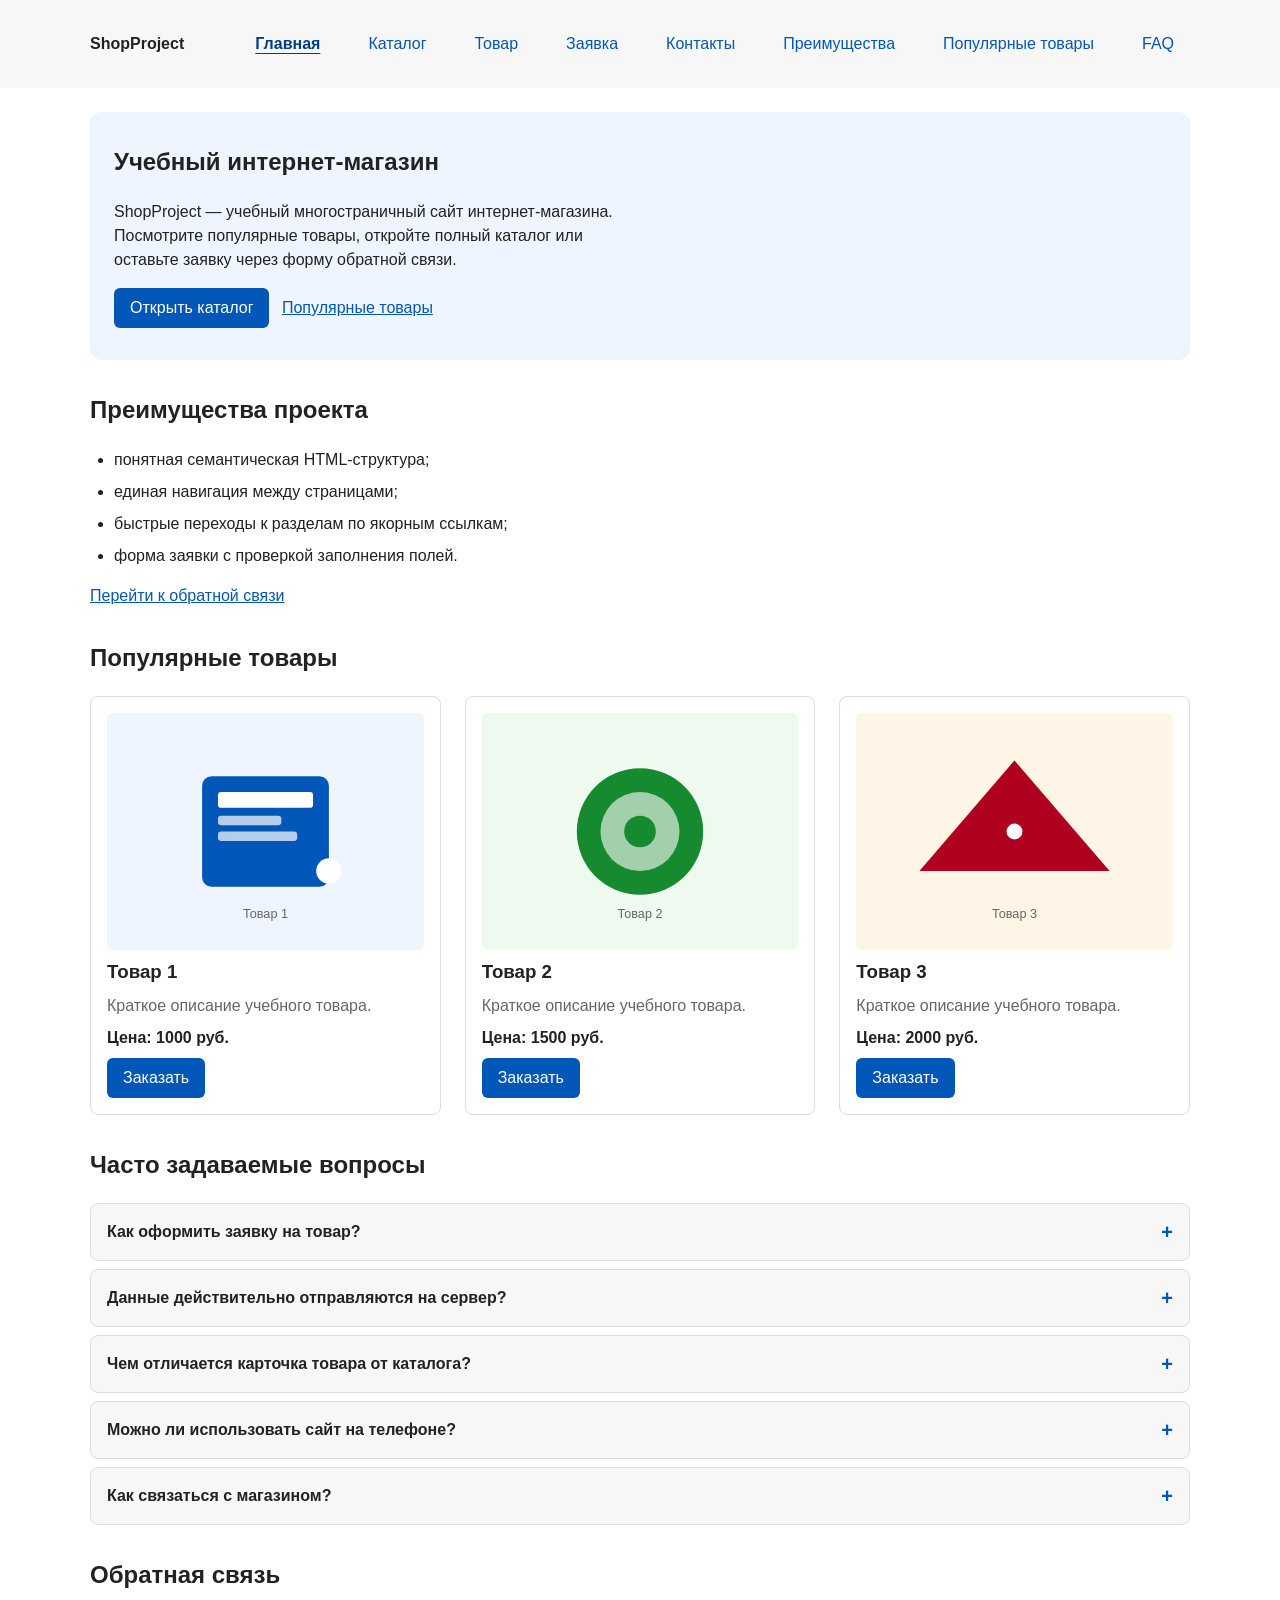
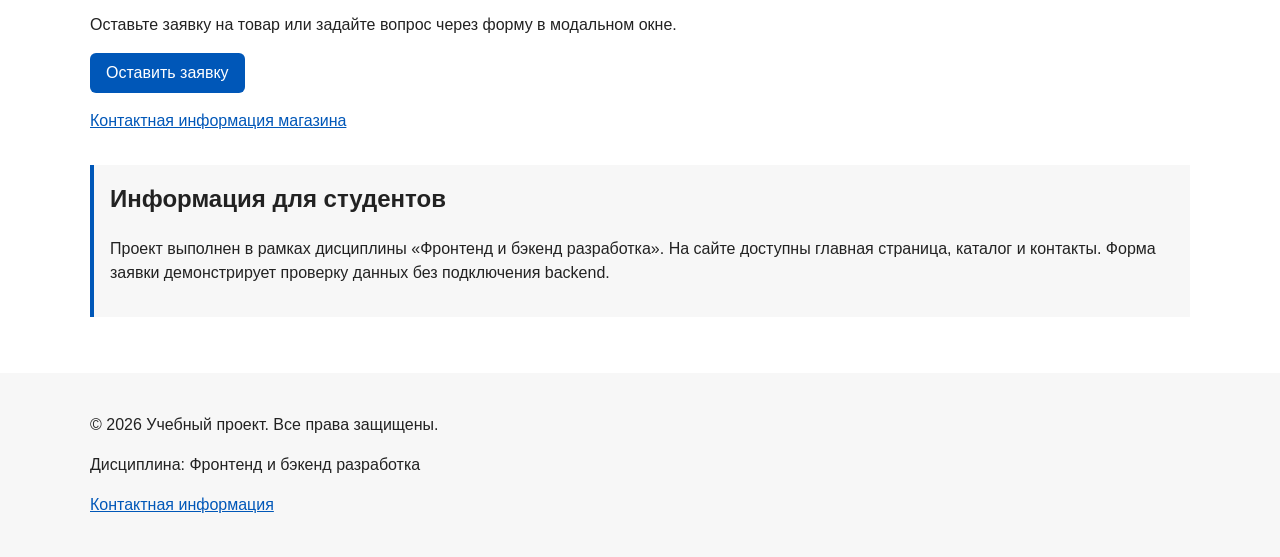
==== commit af85f045: "feat: add KR1 improvements - to-top, FAQ, form ally, images" ====
--- a/index.html
+++ b/index.html
@@ -45,6 +45,9 @@
           <li class="site-nav__item">
             <a class="site-nav__link" href="#popular">Популярные товары</a>
           </li>
+          <li class="site-nav__item">
+            <a class="site-nav__link" href="#faq">FAQ</a>
+          </li>
         </ul>
       </nav>
     </div>
@@ -77,6 +80,14 @@
       <h2 class="section__title">Популярные товары</h2>
       <div class="products-grid">
         <article class="product-card">
+          <img
+            class="product-card__image"
+            src="images/product-1.svg"
+            alt="Изображение товара 1"
+            width="400"
+            height="300"
+            loading="lazy"
+          >
           <h3 class="product-card__title">Товар 1</h3>
           <p class="product-card__description">Краткое описание учебного товара.</p>
           <p class="product-card__price">Цена: 1000 руб.</p>
@@ -86,6 +97,14 @@
         </article>
 
         <article class="product-card">
+          <img
+            class="product-card__image"
+            src="images/product-2.svg"
+            alt="Изображение товара 2"
+            width="400"
+            height="300"
+            loading="lazy"
+          >
           <h3 class="product-card__title">Товар 2</h3>
           <p class="product-card__description">Краткое описание учебного товара.</p>
           <p class="product-card__price">Цена: 1500 руб.</p>
@@ -95,6 +114,14 @@
         </article>
 
         <article class="product-card">
+          <img
+            class="product-card__image"
+            src="images/product-3.svg"
+            alt="Изображение товара 3"
+            width="400"
+            height="300"
+            loading="lazy"
+          >
           <h3 class="product-card__title">Товар 3</h3>
           <p class="product-card__description">Краткое описание учебного товара.</p>
           <p class="product-card__price">Цена: 2000 руб.</p>
@@ -105,12 +132,75 @@
       </div>
     </section>
 
+    <section class="section faq" id="faq">
+      <h2 class="section__title">Часто задаваемые вопросы</h2>
+
+      <details class="faq__item">
+        <summary class="faq__question">Как оформить заявку на товар?</summary>
+        <div class="faq__answer">
+          <p>
+            Нажмите кнопку «Заказать» в карточке товара — откроется модальное окно
+            с формой заявки. Либо перейдите на страницу
+            <a href="order.html">Заявка</a> и заполните форму прямо на странице.
+          </p>
+        </div>
+      </details>
+
+      <details class="faq__item">
+        <summary class="faq__question">Данные действительно отправляются на сервер?</summary>
+        <div class="faq__answer">
+          <p>
+            Нет. Это учебный проект: форма проверяет заполнение полей и показывает
+            сообщение об успехе, но данные никуда не отправляются — backend не подключён.
+          </p>
+        </div>
+      </details>
+
+      <details class="faq__item">
+        <summary class="faq__question">Чем отличается карточка товара от каталога?</summary>
+        <div class="faq__answer">
+          <p>
+            <a href="catalog.html">Каталог</a> показывает список товаров сеткой,
+            а <a href="product.html">карточка товара</a> — подробную информацию
+            о конкретной позиции: описание, цену и таблицу характеристик.
+          </p>
+        </div>
+      </details>
+
+      <details class="faq__item">
+        <summary class="faq__question">Можно ли использовать сайт на телефоне?</summary>
+        <div class="faq__answer">
+          <p>
+            Да. Сетка карточек и раскладка каталога адаптируются под ширину экрана:
+            на узких устройствах карточки выстраиваются в одну колонку,
+            а фильтры перемещаются над списком товаров.
+          </p>
+        </div>
+      </details>
+
+      <details class="faq__item">
+        <summary class="faq__question">Как связаться с магазином?</summary>
+        <div class="faq__answer">
+          <p>
+            Телефон и e-mail указаны на <a href="contacts.html">странице контактов</a>.
+            Там же можно перейти к форме заявки.
+          </p>
+        </div>
+      </details>
+    </section>
+
     <section class="section" id="contacts">
       <h2 class="section__title">Обратная связь</h2>
       <p>Оставьте заявку на товар или задайте вопрос через форму в модальном окне.</p>
       <button class="button button--primary" type="button" data-open-order>Оставить заявку</button>
       <p><a href="contacts.html">Контактная информация магазина</a></p>
-      <p class="success-message" id="success-message" role="status" hidden>
+      <p
+        class="success-message"
+        id="success-message"
+        role="status"
+        aria-live="polite"
+        hidden
+      >
         Заявка проверена. В учебной версии данные не отправляются на сервер.
       </p>
     </section>
@@ -133,14 +223,24 @@
     </div>
   </footer>
 
-  <dialog class="order-dialog" id="order-dialog" aria-labelledby="order-dialog-title">
+  <dialog
+    class="order-dialog"
+    id="order-dialog"
+    aria-labelledby="order-dialog-title"
+    aria-describedby="order-dialog-description"
+  >
     <h2 class="order-dialog__title" id="order-dialog-title" tabindex="-1" autofocus>Оформление заявки</h2>
+
+    <p id="order-dialog-description" class="order-dialog__description">
+      Заполните форму — мы свяжемся с вами для уточнения деталей заказа.
+      Поля, отмеченные звёздочкой, обязательны.
+    </p>
 
     <form class="order-form" id="order-form" action="#" method="post" novalidate>
       <input id="selected-product" name="selected-product" type="hidden">
 
       <div class="order-form__field">
-        <label class="order-form__label" for="order-name">Имя</label>
+        <label class="order-form__label" for="order-name">Имя *</label>
         <input
           class="order-form__input"
           id="order-name"
@@ -150,11 +250,13 @@
           minlength="2"
           autocomplete="given-name"
           required
-        >
-      </div>
-
-      <div class="order-form__field">
-        <label class="order-form__label" for="order-email">E-mail</label>
+          aria-required="true"
+          aria-invalid="false"
+        >
+      </div>
+
+      <div class="order-form__field">
+        <label class="order-form__label" for="order-email">E-mail *</label>
         <input
           class="order-form__input"
           id="order-email"
@@ -163,11 +265,13 @@
           placeholder="example@mail.ru"
           autocomplete="email"
           required
-        >
-      </div>
-
-      <div class="order-form__field">
-        <label class="order-form__label" for="order-phone">Телефон</label>
+          aria-required="true"
+          aria-invalid="false"
+        >
+      </div>
+
+      <div class="order-form__field">
+        <label class="order-form__label" for="order-phone">Телефон *</label>
         <input
           class="order-form__input"
           id="order-phone"
@@ -176,9 +280,13 @@
           inputmode="tel"
           placeholder="+7 (900) 000-00-00"
           pattern="^\+7 \(\d{3}\) \d{3}-\d{2}-\d{2}$"
+          autocomplete="tel"
           required
-        >
-        <small class="order-form__hint">Формат: +7 (900) 000-00-00</small>
+          aria-required="true"
+          aria-invalid="false"
+          aria-describedby="order-phone-hint"
+        >
+        <small class="order-form__hint" id="order-phone-hint">Формат: +7 (900) 000-00-00</small>
       </div>
 
       <div class="order-form__field">
@@ -188,12 +296,20 @@
           id="order-date"
           name="date"
           type="date"
-        >
-      </div>
-
-      <div class="order-form__field">
-        <label class="order-form__label" for="order-topic">Тема заявки</label>
-        <select class="order-form__input" id="order-topic" name="topic" required>
+          aria-invalid="false"
+        >
+      </div>
+
+      <div class="order-form__field">
+        <label class="order-form__label" for="order-topic">Тема заявки *</label>
+        <select
+          class="order-form__input"
+          id="order-topic"
+          name="topic"
+          required
+          aria-required="true"
+          aria-invalid="false"
+        >
           <option value="">Выберите тему</option>
           <option value="product">Заказ товара</option>
           <option value="consultation">Консультация</option>
@@ -209,6 +325,7 @@
           name="comment"
           rows="4"
           placeholder="Укажите дополнительную информацию"
+          aria-invalid="false"
         ></textarea>
       </div>
 
@@ -219,8 +336,10 @@
             name="agreement"
             type="checkbox"
             required
+            aria-required="true"
+            aria-invalid="false"
           >
-          Я согласен на обработку данных
+          Я согласен на обработку данных *
         </label>
       </div>
 
@@ -230,5 +349,7 @@
       </div>
     </form>
   </dialog>
+
+  <button class="to-top" type="button" aria-label="Наверх" hidden>↑</button>
 </body>
 </html>
--- a/css/style.css
+++ b/css/style.css
@@ -2,7 +2,6 @@
    1. Переменные проекта
    =============================== */
 :root {
-  /* Основные цвета проекта */
   --color-bg: #ffffff;
   --color-text: #222222;
   --color-muted: #666666;
@@ -16,19 +15,16 @@
   --color-success-bg: #eefaf0;
   --color-white: #ffffff;
 
-  /* Отступы */
   --space-xs: 4px;
   --space-sm: 8px;
   --space-md: 16px;
   --space-lg: 24px;
   --space-xl: 32px;
 
-  /* Скругления */
   --radius-sm: 6px;
   --radius-md: 8px;
   --radius-lg: 12px;
 
-  /* Размеры */
   --container-width: 1100px;
 }
 
@@ -56,6 +52,7 @@
 img {
   max-width: 100%;
   height: auto;
+  display: block;
 }
 
 
@@ -342,6 +339,14 @@
   border-color: var(--color-danger);
 }
 
+.product-card__image {
+  width: 100%;
+  aspect-ratio: 4 / 3;
+  object-fit: cover;
+  border-radius: var(--radius-sm);
+  background-color: var(--color-surface);
+}
+
 .product-card__title {
   margin: 0;
   color: var(--color-text);
@@ -542,7 +547,6 @@
   outline-offset: 3px;
 }
 
-/* Пока в форме есть фокус — остальные поля затемняются, выбранное остаётся светлым. */
 .order-form:has(.order-form__input:focus)
   .order-form__input:not(:focus) {
   background-color: #eeeeee;
@@ -572,6 +576,13 @@
 
 .order-dialog__title {
   margin-top: 0;
+}
+
+.order-dialog__description {
+  margin-top: 0;
+  margin-bottom: var(--space-md);
+  color: var(--color-muted);
+  font-size: 14px;
 }
 
 
@@ -679,21 +690,16 @@
 }
 
 .product-detail__image-wrap {
-  position: relative; /* нужно для абсолютного бейджа */
+  position: relative;
 }
 
 .product-detail__image {
-  display: flex;
-  align-items: center;
-  justify-content: center;
-  min-height: 320px;
-  padding: var(--space-lg);
+  width: 100%;
+  aspect-ratio: 4 / 3;
+  object-fit: cover;
   border: 1px solid var(--color-border);
   border-radius: var(--radius-md);
   background-color: var(--color-surface);
-  color: var(--color-muted);
-  font-size: 14px;
-  text-align: center;
 }
 
 .product-detail__badge {
@@ -817,7 +823,7 @@
   }
 
   .product-detail__image {
-    min-height: 220px;
+    aspect-ratio: 16 / 9;
   }
 }
 
@@ -835,4 +841,138 @@
     padding: var(--space-xs) var(--space-sm);
     font-size: 14px;
   }
+}
+
+
+/* ===============================
+   25. Кнопка «Наверх»
+   =============================== */
+
+.to-top {
+  position: fixed;
+  right: var(--space-lg);
+  bottom: var(--space-lg);
+  z-index: 20;
+
+  display: flex;
+  align-items: center;
+  justify-content: center;
+
+  width: 48px;
+  height: 48px;
+  padding: 0;
+
+  border: none;
+  border-radius: 50%;
+
+  background-color: var(--color-primary);
+  color: var(--color-white);
+
+  font-size: 22px;
+  line-height: 1;
+  cursor: pointer;
+
+  box-shadow: 0 4px 12px rgba(0, 0, 0, 0.15);
+
+  opacity: 0;
+  transform: translateY(12px);
+  transition: opacity 0.2s ease, transform 0.2s ease, background-color 0.2s ease;
+  pointer-events: none;
+}
+
+.to-top--visible {
+  opacity: 1;
+  transform: translateY(0);
+  pointer-events: auto;
+}
+
+.to-top:hover {
+  background-color: var(--color-primary-dark);
+}
+
+.to-top:focus-visible {
+  outline: 2px solid var(--color-primary);
+  outline-offset: 3px;
+}
+
+@media (max-width: 540px) {
+  .to-top {
+    right: var(--space-md);
+    bottom: var(--space-md);
+    width: 42px;
+    height: 42px;
+  }
+}
+
+@media (prefers-reduced-motion: reduce) {
+  .to-top {
+    transition: none;
+  }
+}
+
+
+/* ===============================
+   26. FAQ — часто задаваемые вопросы
+   =============================== */
+
+.faq {
+  max-width: var(--container-width);
+}
+
+.faq__item {
+  margin-bottom: var(--space-sm);
+  border: 1px solid var(--color-border);
+  border-radius: var(--radius-md);
+  background-color: var(--color-surface);
+}
+
+.faq__item[open] {
+  border-color: var(--color-primary);
+}
+
+.faq__question {
+  display: flex;
+  align-items: center;
+  justify-content: space-between;
+  gap: var(--space-md);
+  padding: var(--space-md);
+  font-weight: 700;
+  cursor: pointer;
+  list-style: none;
+}
+
+.faq__question::-webkit-details-marker {
+  display: none;
+}
+
+.faq__question::after {
+  content: "+";
+  flex: 0 0 auto;
+  font-size: 20px;
+  line-height: 1;
+  color: var(--color-primary);
+  transition: transform 0.2s ease;
+}
+
+.faq__item[open] .faq__question::after {
+  content: "−";
+}
+
+.faq__question:focus-visible {
+  outline: 2px solid var(--color-primary);
+  outline-offset: 3px;
+  border-radius: var(--radius-md);
+}
+
+.faq__answer {
+  padding: 0 var(--space-md) var(--space-md);
+  color: var(--color-text);
+}
+
+.faq__answer p {
+  margin: 0;
+}
+
+.faq__answer p + p {
+  margin-top: var(--space-sm);
 }
